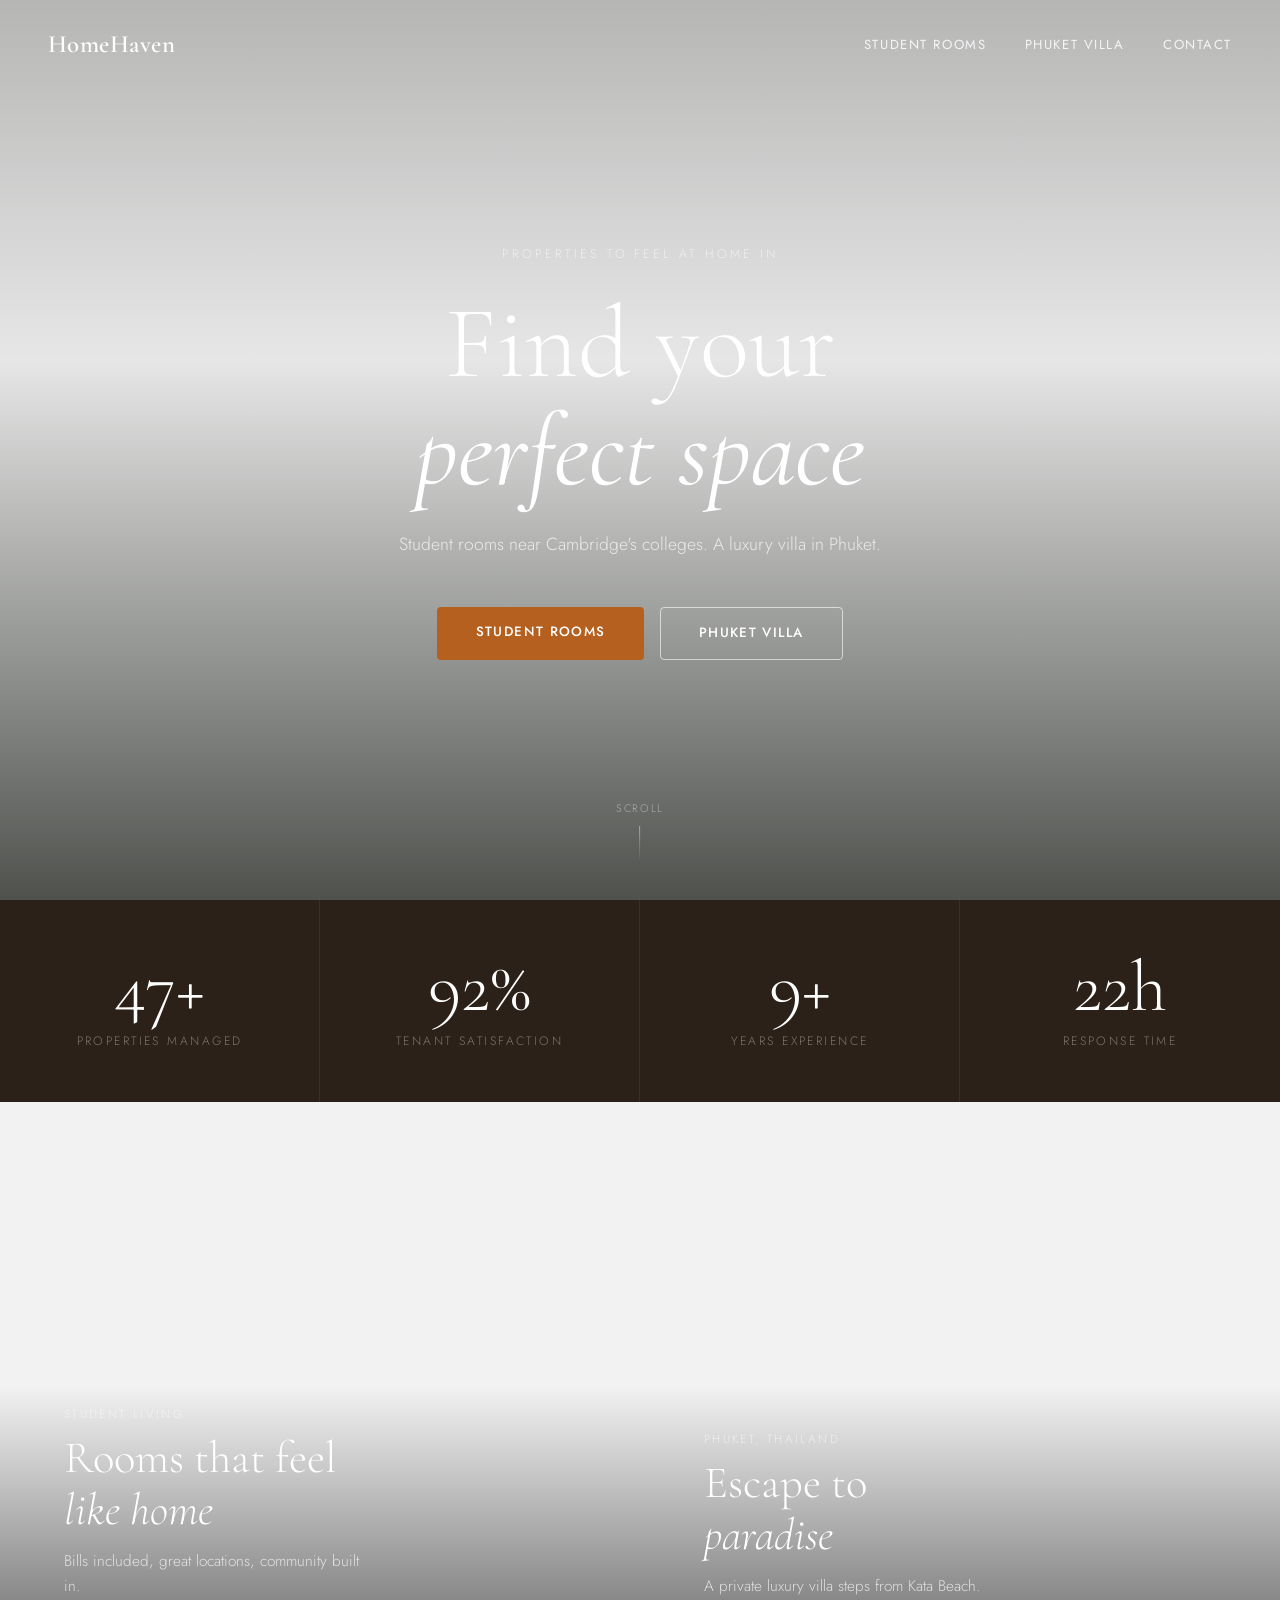
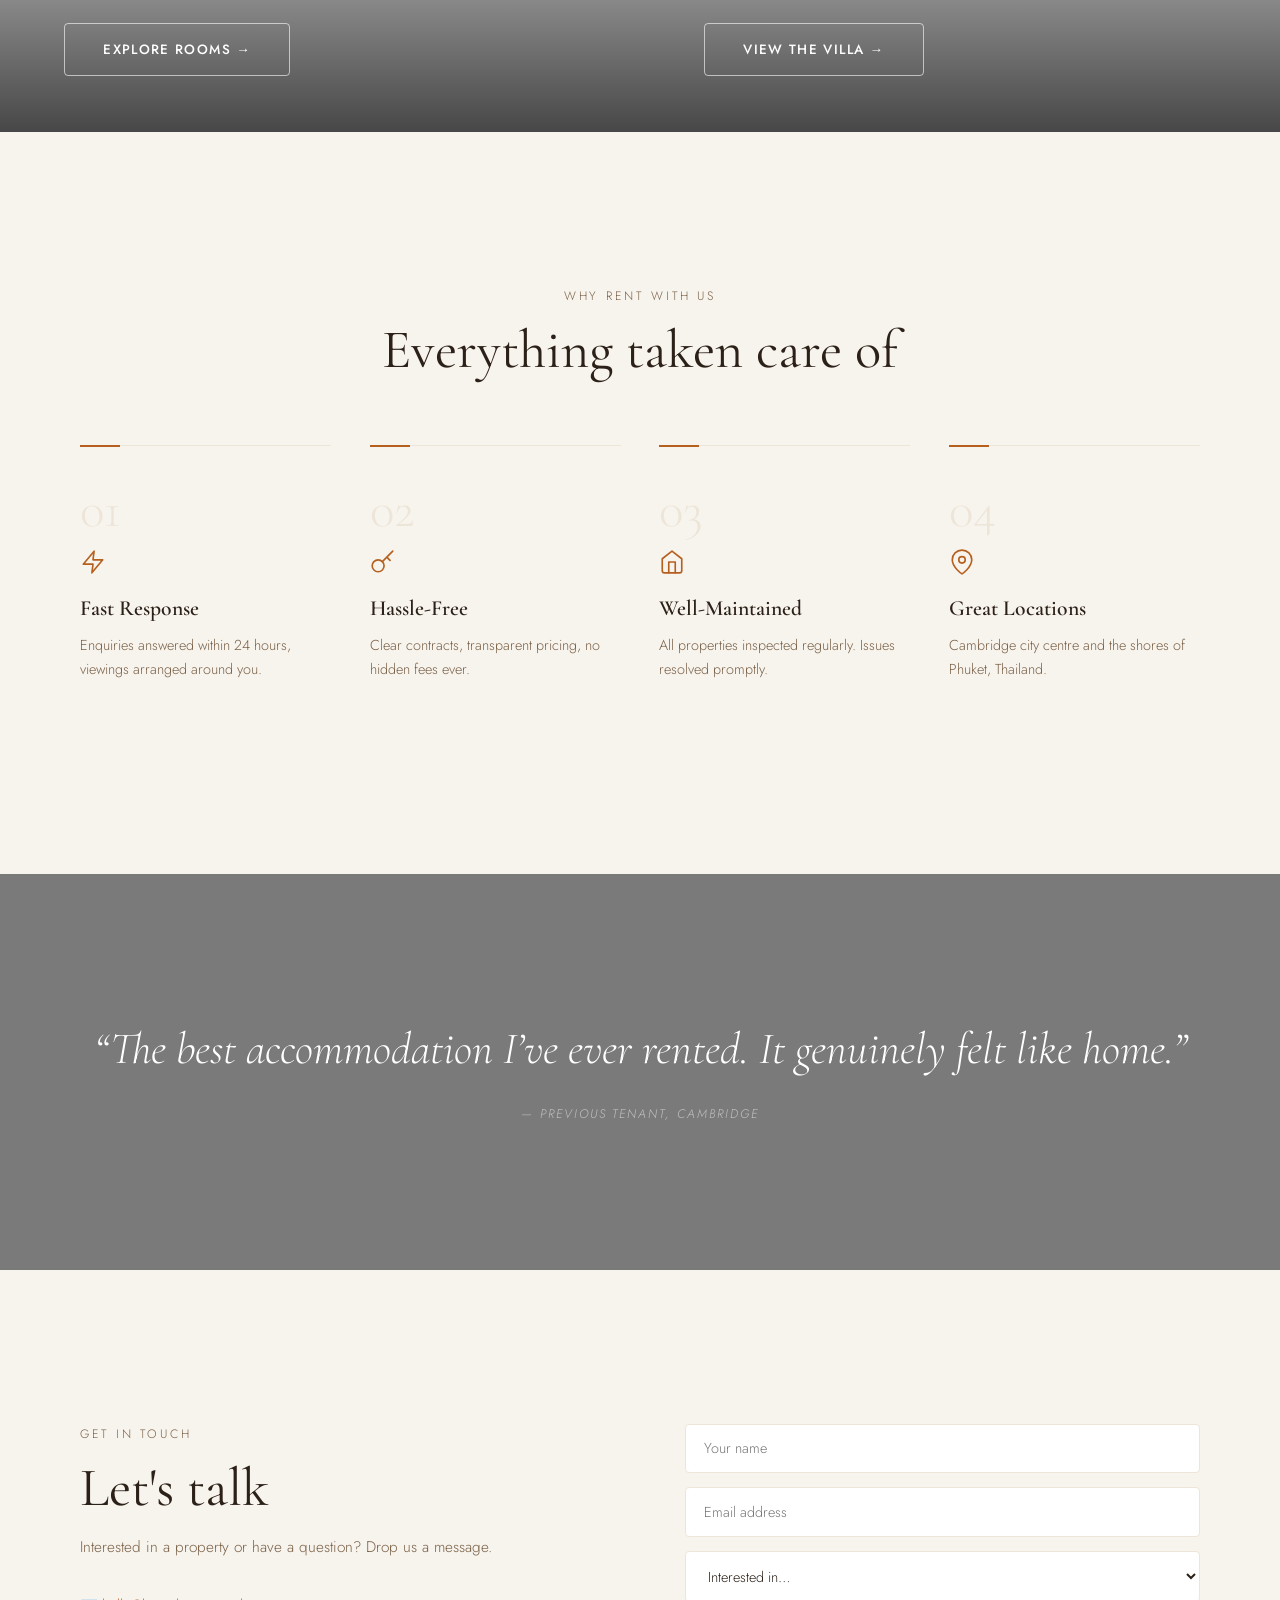
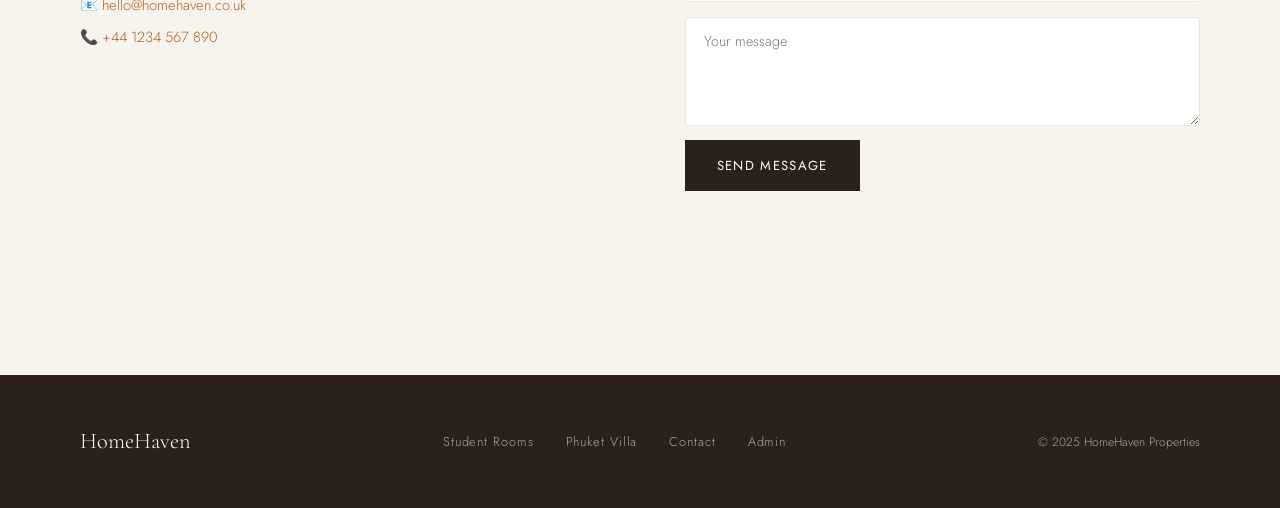
==== index.html @ 4c258aa8 "Add Site Content panel to admin: editable stats, contact, quote" ====
<!DOCTYPE html>
<html lang="en">
<head>
  <meta charset="UTF-8"/>
  <meta name="viewport" content="width=device-width, initial-scale=1.0"/>
  <title>HomeHaven Properties</title>
  <link rel="stylesheet" href="css/main.css"/>
  <link href="https://fonts.googleapis.com/css2?family=Cormorant+Garamond:ital,wght@0,300;0,400;0,600;1,300;1,400&family=Jost:wght@300;400;500&display=swap" rel="stylesheet"/>
</head>
<body>

  <nav class="main-nav" id="mainNav">
    <a href="index.html" class="nav-logo">HomeHaven</a>
    <div class="nav-links">
      <a href="student.html" class="nav-link">Student Rooms</a>
      <a href="phuket.html" class="nav-link">Phuket Villa</a>
      <a href="#contact" class="nav-link">Contact</a>
    </div>
    <button class="nav-toggle" id="navToggle" aria-label="Menu"><span></span><span></span><span></span></button>
  </nav>

  <!-- TRUE PARALLAX HERO: background is fixed, content scrolls over it -->
  <section class="parallax-hero home-hero">
    <div class="hero-content">
      <p class="hero-eyebrow">Properties to feel at home in</p>
      <h1 class="hero-title">Find your<br/><em>perfect space</em></h1>
      <p class="hero-sub">Student rooms near Cambridge's colleges. A luxury villa in Phuket.</p>
      <div class="hero-ctas">
        <a href="student.html" class="btn btn-warm">Student Rooms</a>
        <a href="phuket.html" class="btn btn-ghost">Phuket Villa</a>
      </div>
    </div>
    <div class="scroll-hint"><span>Scroll</span><div class="scroll-hint-line"></div></div>
  </section>

  <!-- STATS STRIP -->
  <div class="stats-strip">
    <div class="stats-grid">
      <div class="stat-item">
        <p class="stat-number"><span data-count="50" id="hhStat1Num">0</span>+</p>
        <p class="stat-label" id="hhStat1Label">Properties managed</p>
      </div>
      <div class="stat-item">
        <p class="stat-number"><span data-count="98" id="hhStat2Num">0</span>%</p>
        <p class="stat-label" id="hhStat2Label">Tenant satisfaction</p>
      </div>
      <div class="stat-item">
        <p class="stat-number"><span data-count="10" id="hhStat3Num">0</span>+</p>
        <p class="stat-label" id="hhStat3Label">Years experience</p>
      </div>
      <div class="stat-item">
        <p class="stat-number"><span data-count="24" id="hhStat4Num">0</span>h</p>
        <p class="stat-label" id="hhStat4Label">Response time</p>
      </div>
    </div>
  </div>

  <!-- SPLIT PANELS — each with its own fixed background -->
  <section class="split-intro">
    <a href="student.html" class="split-panel split-student">
      <div class="split-content">
        <span class="split-tag">Student Living</span>
        <h2>Rooms that feel<br/><em>like home</em></h2>
        <p>Bills included, great locations, community built in.</p>
        <span class="btn btn-ghost">Explore Rooms →</span>
      </div>
    </a>
    <a href="phuket.html" class="split-panel split-holiday">
      <div class="split-content">
        <span class="split-tag">Phuket, Thailand</span>
        <h2>Escape to<br/><em>paradise</em></h2>
        <p>A private luxury villa steps from Kata Beach.</p>
        <span class="btn btn-ghost">View the Villa →</span>
      </div>
    </a>
  </section>

  <!-- WHY US -->
  <section class="why-section">
    <div class="container">
      <div class="reveal" style="text-align:center">
        <span class="section-label">Why rent with us</span>
        <h2 class="section-title centered">Everything taken care of</h2>
      </div>
      <div class="features-grid">
        <div class="feature-card reveal reveal-delay-1">
          <span class="feature-num">01</span>
          <svg class="feature-svg" viewBox="0 0 24 24" fill="none" stroke="currentColor" stroke-width="1.5" stroke-linecap="round" stroke-linejoin="round"><polygon points="13 2 3 14 12 14 11 22 21 10 12 10 13 2"/></svg>
          <h3>Fast Response</h3>
          <p>Enquiries answered within 24 hours, viewings arranged around you.</p>
        </div>
        <div class="feature-card reveal reveal-delay-2">
          <span class="feature-num">02</span>
          <svg class="feature-svg" viewBox="0 0 24 24" fill="none" stroke="currentColor" stroke-width="1.5" stroke-linecap="round" stroke-linejoin="round"><circle cx="7.5" cy="15.5" r="5.5"/><path d="M21 2l-9.6 9.6M15.5 7.5l3 3"/></svg>
          <h3>Hassle-Free</h3>
          <p>Clear contracts, transparent pricing, no hidden fees ever.</p>
        </div>
        <div class="feature-card reveal reveal-delay-3">
          <span class="feature-num">03</span>
          <svg class="feature-svg" viewBox="0 0 24 24" fill="none" stroke="currentColor" stroke-width="1.5" stroke-linecap="round" stroke-linejoin="round"><path d="M3 9l9-7 9 7v11a2 2 0 0 1-2 2H5a2 2 0 0 1-2-2z"/><polyline points="9 22 9 12 15 12 15 22"/></svg>
          <h3>Well-Maintained</h3>
          <p>All properties inspected regularly. Issues resolved promptly.</p>
        </div>
        <div class="feature-card reveal reveal-delay-4">
          <span class="feature-num">04</span>
          <svg class="feature-svg" viewBox="0 0 24 24" fill="none" stroke="currentColor" stroke-width="1.5" stroke-linecap="round" stroke-linejoin="round"><path d="M21 10c0 7-9 13-9 13s-9-6-9-13a9 9 0 0 1 18 0z"/><circle cx="12" cy="10" r="3"/></svg>
          <h3>Great Locations</h3>
          <p>Cambridge city centre and the shores of Phuket, Thailand.</p>
        </div>
      </div>
    </div>
  </section>

  <!-- PARALLAX QUOTE BAND -->
  <div class="parallax-band student-band-parallax">
    <div class="band-inner reveal">
      <p class="band-quote" id="hhQuote">"The best accommodation I've ever rented. It genuinely felt like home."</p>
      <cite class="band-cite" id="hhCite">— Previous tenant, Cambridge</cite>
    </div>
  </div>

  <!-- CONTACT -->
  <section class="contact-section" id="contact">
    <div class="container">
      <div class="contact-grid">
        <div class="reveal">
          <span class="section-label">Get in touch</span>
          <h2 class="section-title" style="margin-bottom:1rem">Let's talk</h2>
          <p class="contact-text" style="color:var(--warm-muted);font-size:0.96rem;margin-bottom:2rem">Interested in a property or have a question? Drop us a message.</p>
          <p class="contact-detail">📧 <a href="mailto:hello@homehaven.co.uk" id="hhEmail">hello@homehaven.co.uk</a></p>
          <p class="contact-detail">📞 <a href="tel:+441234567890" id="hhPhone">+44 1234 567 890</a></p>
        </div>
        <form class="contact-form reveal reveal-delay-2" id="contactForm">
          <input type="text" placeholder="Your name" required/>
          <input type="email" placeholder="Email address" required/>
          <select>
            <option value="">Interested in…</option>
            <option>Student rooms</option>
            <option>Phuket villa</option>
            <option>General enquiry</option>
          </select>
          <textarea rows="4" placeholder="Your message"></textarea>
          <button type="submit" class="btn-submit">Send message</button>
          <p class="form-success" id="formSuccess"></p>
        </form>
      </div>
    </div>
  </section>

  <footer class="site-footer">
    <div class="container footer-inner">
      <p class="footer-logo">HomeHaven</p>
      <nav class="footer-nav">
        <a href="student.html">Student Rooms</a>
        <a href="phuket.html">Phuket Villa</a>
        <a href="#contact">Contact</a>
        <a href="admin/">Admin</a>
      </nav>
      <p class="footer-legal">© 2025 HomeHaven Properties</p>
    </div>
  </footer>

  <div class="property-modal" id="propModal">
    <div class="modal-backdrop" id="modalBackdrop"></div>
    <div class="modal-content"><button class="modal-close" id="modalClose">✕</button><div id="modalBody"></div></div>
  </div>

  <script src="js/properties.js"></script>
  <script src="js/content.js"></script>
  <script src="js/main.js"></script>
</body>
</html>
---- css/main.css ----
/* =============================================
   HOMEHAVEN — MAIN CSS v2
   True parallax: background-attachment:fixed
   Fully responsive with clamp() and fluid grids
   ============================================= */

:root {
  --warm-bg: #f7f3ed;
  --warm-mid: #ede5d8;
  --warm-dark: #2c2118;
  --warm-accent: #b5601f;
  --warm-accent-light: #e07b3a;
  --warm-text: #3d2e1e;
  --warm-muted: #7a6248;

  --modern-bg: #f0f2ee;
  --modern-dark: #0e1209;
  --modern-accent: #1e5c3a;
  --modern-accent-light: #2e8a57;
  --modern-text: #141a10;
  --modern-muted: #4e5f48;
  --modern-line: #c4c9bc;

  --white: #ffffff;
  --radius: 4px;
  --radius-lg: 14px;
  --shadow: 0 4px 28px rgba(0,0,0,0.09);
  --shadow-lg: 0 16px 56px rgba(0,0,0,0.16);
  --tr: 0.35s cubic-bezier(0.4,0,0.2,1);

  /* Fluid spacing */
  --space-xs: clamp(0.5rem, 1vw, 0.75rem);
  --space-sm: clamp(1rem, 2vw, 1.5rem);
  --space-md: clamp(2rem, 4vw, 3.5rem);
  --space-lg: clamp(4rem, 8vw, 7rem);
  --space-xl: clamp(6rem, 12vw, 10rem);
}

*, *::before, *::after { box-sizing: border-box; margin: 0; padding: 0; }
html { scroll-behavior: smooth; font-size: 16px; }
body { font-family: 'Jost', sans-serif; font-weight: 300; line-height: 1.65; -webkit-font-smoothing: antialiased; }
img { max-width: 100%; display: block; }
a { text-decoration: none; color: inherit; }
button { cursor: pointer; border: none; background: none; font-family: inherit; }

/* =============================================
   CONTAINER
   ============================================= */
.container {
  max-width: min(1240px, 95vw);
  margin: 0 auto;
  padding: 0 clamp(1rem, 4vw, 3rem);
}

/* =============================================
   NAV
   ============================================= */
.main-nav {
  position: fixed; top: 0; left: 0; right: 0;
  z-index: 100;
  display: flex; align-items: center; justify-content: space-between;
  padding: clamp(1rem, 2.5vw, 1.5rem) clamp(1.5rem, 4vw, 3rem);
  transition: background var(--tr), padding var(--tr), box-shadow var(--tr);
}

.main-nav.scrolled {
  background: rgba(255,255,255,0.97);
  backdrop-filter: blur(16px);
  padding: 0.9rem clamp(1.5rem, 4vw, 3rem);
  box-shadow: 0 1px 0 rgba(0,0,0,0.07);
}

.nav-logo {
  font-family: 'Cormorant Garamond', serif;
  font-size: clamp(1.2rem, 2.5vw, 1.55rem);
  font-weight: 600; letter-spacing: 0.02em;
  color: var(--white); transition: color var(--tr);
}
.main-nav.scrolled .nav-logo { color: var(--warm-dark); }

.nav-links { display: flex; gap: clamp(1.5rem, 3vw, 2.5rem); align-items: center; }

.nav-link {
  font-size: clamp(0.72rem, 1.1vw, 0.82rem);
  font-weight: 400; letter-spacing: 0.12em; text-transform: uppercase;
  color: rgba(255,255,255,0.85); transition: color var(--tr);
  position: relative;
}
.nav-link::after {
  content: ''; position: absolute; bottom: -3px; left: 0;
  width: 0; height: 1px; background: currentColor; transition: width var(--tr);
}
.nav-link:hover::after, .nav-link.active::after { width: 100%; }
.main-nav.scrolled .nav-link { color: var(--warm-muted); }
.main-nav.scrolled .nav-link.active { color: var(--warm-accent); }

.nav-toggle { display: none; flex-direction: column; gap: 5px; padding: 6px; z-index: 101; }
.nav-toggle span { display: block; width: 22px; height: 1.5px; background: var(--white); transition: var(--tr); }
.main-nav.scrolled .nav-toggle span { background: var(--warm-dark); }

.nav-toggle.open span:nth-child(1) { transform: rotate(45deg) translate(4px, 4px); }
.nav-toggle.open span:nth-child(2) { opacity: 0; }
.nav-toggle.open span:nth-child(3) { transform: rotate(-45deg) translate(4px, -4px); }

/* =============================================
   TRUE PARALLAX HERO
   background-attachment: fixed keeps image still;
   text (z-index:2) scrolls naturally over it
   ============================================= */

.parallax-hero {
  position: relative;
  height: 100svh; min-height: 560px;
  display: flex; align-items: center; justify-content: center;
  overflow: hidden;
}

/* The fixed background — image stays put as page scrolls */
.parallax-hero::before {
  content: '';
  position: absolute; inset: 0;
  background-attachment: fixed;
  background-size: cover;
  background-position: center 30%;
  z-index: 0;
}

/* Darkening overlay */
.parallax-hero::after {
  content: '';
  position: absolute; inset: 0;
  z-index: 1;
}

/* Text content scrolls over the fixed image */
.parallax-hero .hero-content {
  position: relative;
  z-index: 2;
  color: var(--white);
  text-align: center;
  padding: 0 clamp(1rem, 5vw, 3rem);
  max-width: min(820px, 95vw);
  animation: heroUp 1.2s cubic-bezier(0.22,1,0.36,1) forwards;
}

@keyframes heroUp {
  from { opacity: 0; transform: translateY(36px); }
  to   { opacity: 1; transform: translateY(0); }
}

/* Homepage hero */
.home-hero::before {
  background-image: url('https://images.unsplash.com/photo-1600596542815-ffad4c1539a9?w=2000&q=85');
  background-position: center 40%;
}
.home-hero::after {
  background: linear-gradient(to bottom, rgba(10,14,8,0.3) 0%, rgba(10,14,8,0.1) 40%, rgba(10,14,8,0.72) 100%);
}

/* Student hero */
.student-hero::before {
  background-image: url('https://images.unsplash.com/photo-1555854877-bab0e564b8d5?w=1800&q=80');
  background-position: center 40%;
}
.student-hero::after {
  background: linear-gradient(110deg, rgba(44,33,24,0.76) 0%, rgba(44,33,24,0.15) 65%);
}
.student-hero .hero-content { text-align: left; margin: 0 0 0 5vw; max-width: 620px; }

/* Phuket hero */
.phuket-hero::before {
  background-image: url('https://res.cloudinary.com/dgioaobur/image/upload/v1776644175/Avatar_background_h1lvop.png');
  background-position: center 55%;
}
.phuket-hero::after {
  background: linear-gradient(to bottom, rgba(14,18,9,0.45) 0%, rgba(14,18,9,0.25) 45%, rgba(14,18,9,0.6) 100%);
}

/* Section parallax (mid-page) */
.parallax-band {
  position: relative;
  padding: clamp(5rem, 12vw, 9rem) 0;
  overflow: hidden;
}
.parallax-band::before {
  content: '';
  position: absolute; inset: 0;
  background-attachment: fixed;
  background-size: cover;
  background-position: center;
  z-index: 0;
}
.parallax-band::after {
  content: '';
  position: absolute; inset: 0;
  background: rgba(0,0,0,0.52);
  z-index: 1;
}
.parallax-band .band-inner {
  position: relative; z-index: 2;
  color: var(--white); text-align: center;
  padding: 0 clamp(1rem, 5vw, 3rem);
}

.student-band-parallax::before {
  background-image: url('https://images.unsplash.com/photo-1541339907198-e08756dedf3f?w=1600&q=80');
}
.phuket-band-parallax::before {
  background-image: url('https://images.unsplash.com/photo-1507525428034-b723cf961d3e?w=1600&q=80');
}

/* =============================================
   HERO TYPOGRAPHY
   ============================================= */
.hero-eyebrow {
  display: inline-block;
  font-size: clamp(0.68rem, 1.2vw, 0.78rem);
  letter-spacing: 0.24em; text-transform: uppercase;
  color: rgba(255,255,255,0.6);
  margin-bottom: clamp(1rem, 2vw, 1.5rem);
}

.hero-title {
  font-family: 'Cormorant Garamond', serif;
  font-size: clamp(3rem, 8vw, 6.5rem);
  font-weight: 300; line-height: 1.06;
  margin-bottom: clamp(1rem, 2vw, 1.5rem);
}
.hero-title em { font-style: italic; font-weight: 400; }

.hero-sub {
  font-size: clamp(0.95rem, 1.8vw, 1.1rem);
  color: rgba(255,255,255,0.72);
  max-width: 520px; margin: 0 auto clamp(2rem, 4vw, 3rem);
  font-weight: 300;
}
.student-hero .hero-sub { margin-left: 0; }

.hero-ctas { display: flex; gap: 1rem; justify-content: center; flex-wrap: wrap; }
.student-hero .hero-ctas { justify-content: flex-start; }

.scroll-hint {
  position: absolute; bottom: clamp(1.5rem, 3vw, 2.5rem); left: 50%;
  transform: translateX(-50%);
  z-index: 2; color: rgba(255,255,255,0.45);
  display: flex; flex-direction: column; align-items: center; gap: 0.5rem;
  font-size: 0.68rem; letter-spacing: 0.15em; text-transform: uppercase;
  animation: scrollPulse 2.2s ease-in-out infinite;
}
.scroll-hint-line { width: 1px; height: 36px; background: linear-gradient(to bottom, rgba(255,255,255,0.45), transparent); }
@keyframes scrollPulse {
  0%,100% { transform: translateX(-50%) translateY(0); opacity: 0.6; }
  50%      { transform: translateX(-50%) translateY(7px); opacity: 1; }
}

/* =============================================
   BUTTONS
   ============================================= */
.btn {
  display: inline-block;
  padding: clamp(0.7rem, 1.5vw, 0.9rem) clamp(1.5rem, 3vw, 2.4rem);
  font-family: 'Jost', sans-serif;
  font-size: clamp(0.74rem, 1.2vw, 0.84rem);
  font-weight: 500; letter-spacing: 0.1em; text-transform: uppercase;
  transition: all var(--tr); border-radius: var(--radius);
  white-space: nowrap;
}
.btn-warm  { background: var(--warm-accent); color: #fff; }
.btn-warm:hover  { background: var(--warm-accent-light); transform: translateY(-2px); box-shadow: 0 8px 24px rgba(181,96,31,0.35); }
.btn-modern { background: var(--modern-accent); color: #fff; }
.btn-modern:hover { background: var(--modern-accent-light); transform: translateY(-2px); box-shadow: 0 8px 28px rgba(30,92,58,0.35); }
.btn-ghost  { border: 1.5px solid rgba(255,255,255,0.6); color: #fff; }
.btn-ghost:hover { border-color: #fff; background: rgba(255,255,255,0.12); }
.btn-dark   { background: var(--warm-dark); color: #fff; }
.btn-dark:hover { background: var(--warm-accent); transform: translateY(-2px); }
.btn-lg { padding: clamp(0.9rem, 2vw, 1.15rem) clamp(2rem, 4vw, 3rem); font-size: clamp(0.8rem, 1.4vw, 0.92rem); }

/* =============================================
   SECTION TITLES
   ============================================= */
.section-label {
  display: block;
  font-size: clamp(0.68rem, 1.1vw, 0.76rem);
  letter-spacing: 0.24em; text-transform: uppercase;
  color: var(--warm-muted);
  margin-bottom: 0.8rem;
}
.section-title {
  font-family: 'Cormorant Garamond', serif;
  font-size: clamp(2rem, 5vw, 3.4rem);
  font-weight: 400; line-height: 1.15;
  color: var(--warm-dark);
  margin-bottom: clamp(2.5rem, 5vw, 4rem);
}
.section-title.centered { text-align: center; }
.section-title em { font-style: italic; }

/* =============================================
   HOMEPAGE SPLIT
   ============================================= */
.split-intro {
  display: grid;
  grid-template-columns: 1fr 1fr;
  min-height: clamp(400px, 70vh, 700px);
}

.split-panel {
  position: relative; overflow: hidden;
  display: flex; align-items: flex-end; padding: clamp(2rem, 5vw, 4rem);
  cursor: pointer;
}

/* Fixed background per panel */
.split-panel::before {
  content: '';
  position: absolute; inset: 0;
  background-attachment: fixed;
  background-size: cover;
  background-position: center;
  transition: transform 0.6s ease;
  z-index: 0;
}
.split-panel::after {
  content: ''; position: absolute; inset: 0;
  background: linear-gradient(to top, rgba(0,0,0,0.72) 0%, rgba(0,0,0,0.05) 55%);
  z-index: 1;
  transition: opacity var(--tr);
}
.split-panel:hover::after { opacity: 0.8; }

.split-student::before { background-image: url('https://images.unsplash.com/photo-1522708323590-d24dbb6b0267?w=1400&q=80'); }
.split-holiday::before { background-image: url('https://images.unsplash.com/photo-1552465011-b4e21bf6e79a?w=1200&q=80'); }

.split-content {
  position: relative; z-index: 2; color: #fff;
  transform: translateY(8px); transition: transform var(--tr);
}
.split-panel:hover .split-content { transform: translateY(0); }

.split-tag {
  display: block;
  font-size: clamp(0.68rem, 1vw, 0.74rem);
  letter-spacing: 0.2em; text-transform: uppercase;
  color: rgba(255,255,255,0.58); margin-bottom: 0.6rem;
}
.split-content h2 {
  font-family: 'Cormorant Garamond', serif;
  font-size: clamp(1.8rem, 3.5vw, 2.8rem);
  font-weight: 300; line-height: 1.15; margin-bottom: 0.8rem;
}
.split-content h2 em { font-style: italic; }
.split-content p { color: rgba(255,255,255,0.72); font-size: clamp(0.85rem, 1.3vw, 0.96rem); max-width: 300px; margin-bottom: 1.5rem; }

/* =============================================
   STATS STRIP
   ============================================= */
.stats-strip {
  background: var(--warm-dark);
}
.stats-grid {
  display: grid;
  grid-template-columns: repeat(4, 1fr);
}
.stat-item {
  display: flex; flex-direction: column; align-items: center; text-align: center;
  padding: clamp(2rem, 4vw, 3.5rem) clamp(1rem, 2vw, 2rem);
  border-right: 1px solid rgba(255,255,255,0.07);
}
.stat-item:last-child { border-right: none; }
.stat-number {
  font-family: 'Cormorant Garamond', serif;
  font-size: clamp(3rem, 6vw, 4.5rem);
  font-weight: 300; line-height: 1;
  color: #fff; margin-bottom: 0.5rem;
}
.stat-label {
  font-size: clamp(0.68rem, 1vw, 0.76rem);
  letter-spacing: 0.2em; text-transform: uppercase;
  color: rgba(255,255,255,0.38);
}

/* =============================================
   FEATURES GRID
   ============================================= */
.why-section { padding: var(--space-xl) 0; background: var(--warm-bg); }

.features-grid {
  display: grid;
  grid-template-columns: repeat(4, 1fr);
  gap: 0 clamp(1.5rem, 3vw, 3rem);
}

.feature-card {
  background: transparent; border-radius: 0; box-shadow: none;
  padding: clamp(2rem, 3vw, 2.5rem) 0;
  text-align: left;
  border-top: 1px solid var(--warm-mid);
  position: relative;
  transition: none;
}
.feature-card::before {
  content: '';
  position: absolute; top: -1px; left: 0;
  width: 2.5rem; height: 2px;
  background: var(--warm-accent);
  transition: width 0.5s cubic-bezier(0.4,0,0.2,1);
}
.feature-card:hover::before { width: 100%; }
.feature-num {
  display: block;
  font-family: 'Cormorant Garamond', serif;
  font-size: clamp(2.5rem, 4vw, 3.5rem);
  font-weight: 300; line-height: 1;
  color: var(--warm-mid);
  margin-bottom: 0.8rem;
}
.feature-svg {
  width: 26px; height: 26px;
  color: var(--warm-accent);
  margin-bottom: 1rem; display: block;
}
.feature-card h3 { font-family: 'Cormorant Garamond', serif; font-size: clamp(1.1rem, 1.8vw, 1.35rem); font-weight: 600; color: var(--warm-dark); margin-bottom: 0.5rem; }
.feature-card p { color: var(--warm-muted); font-size: clamp(0.82rem, 1.2vw, 0.9rem); }

/* =============================================
   PROPERTY CARDS
   ============================================= */
.properties-grid {
  display: grid;
  grid-template-columns: repeat(auto-fill, minmax(min(100%, 300px), 1fr));
  gap: clamp(1rem, 2.5vw, 2rem);
}

.property-card {
  border-radius: var(--radius-lg); overflow: hidden; cursor: pointer;
  background: #fff; box-shadow: var(--shadow);
  transition: transform var(--tr), box-shadow var(--tr);
}
.property-card:hover { transform: translateY(-8px); box-shadow: var(--shadow-lg); }

.card-image { position: relative; width: 100%; aspect-ratio: 16/10; overflow: hidden; background: var(--warm-mid); }
.card-image img { width: 100%; height: 100%; object-fit: cover; transition: transform 0.65s ease; }
.property-card:hover .card-image img { transform: scale(1.07); }

.card-badge { position: absolute; top: 0.9rem; right: 0.9rem; padding: 0.28rem 0.75rem; border-radius: 20px; font-size: 0.7rem; font-weight: 500; letter-spacing: 0.07em; text-transform: uppercase; }
.badge-available { background: #2d7d46; color: #fff; }
.badge-let        { background: #c0392b; color: #fff; }
.badge-unavailable{ background: #888; color: #fff; }

.card-body { padding: clamp(1rem, 2.5vw, 1.5rem); }
.card-tag { font-size: 0.72rem; letter-spacing: 0.14em; text-transform: uppercase; color: var(--warm-muted); margin-bottom: 0.35rem; }
.card-title { font-family: 'Cormorant Garamond', serif; font-size: clamp(1.1rem, 2vw, 1.35rem); font-weight: 600; color: var(--warm-dark); margin-bottom: 0.3rem; }
.card-location { font-size: 0.84rem; color: var(--warm-muted); margin-bottom: 0.8rem; }
.card-meta { display: flex; gap: 1rem; font-size: 0.8rem; color: var(--warm-muted); margin-bottom: 0.8rem; }
.card-price { font-size: 1.05rem; font-weight: 500; color: var(--warm-accent); }

.no-properties { text-align: center; padding: clamp(3rem, 8vw, 6rem) 2rem; color: var(--warm-muted); }
.no-properties .empty-icon { font-size: 3rem; margin-bottom: 1rem; }
.no-properties h3 { font-family: 'Cormorant Garamond', serif; font-size: 1.8rem; color: var(--warm-dark); margin-bottom: 0.4rem; }

/* =============================================
   PARALLAX QUOTE / BAND CONTENT
   ============================================= */
.band-quote {
  font-family: 'Cormorant Garamond', serif;
  font-size: clamp(1.5rem, 4vw, 2.8rem);
  font-style: italic; font-weight: 300; line-height: 1.4;
  margin-bottom: 1.2rem; color: #fff;
}
.band-cite { font-size: 0.78rem; letter-spacing: 0.16em; text-transform: uppercase; color: rgba(255,255,255,0.52); }

/* =============================================
   LISTINGS SECTION HEADER + FILTERS
   ============================================= */
.listings-section { padding: var(--space-lg) 0 var(--space-xl); }

.listings-header {
  display: flex; align-items: flex-end; justify-content: space-between;
  flex-wrap: wrap; gap: 1.5rem;
  margin-bottom: clamp(2rem, 4vw, 3rem);
}
.listings-header .section-title { margin-bottom: 0; }

.filter-bar { display: flex; gap: 0.5rem; flex-wrap: wrap; }
.filter-btn {
  padding: 0.45rem 1.1rem;
  border: 1.5px solid var(--warm-mid); border-radius: 24px;
  font-size: 0.76rem; font-weight: 400; letter-spacing: 0.07em;
  color: var(--warm-muted); background: transparent; transition: all var(--tr);
  font-family: 'Jost', sans-serif;
}
.filter-btn:hover, .filter-btn.active { background: var(--warm-accent); border-color: var(--warm-accent); color: #fff; }

/* Modern filter overrides */
.modern-filter.filter-btn:hover,
.modern-filter.filter-btn.active { background: var(--modern-accent); border-color: var(--modern-accent); }

/* =============================================
   MODAL
   ============================================= */
.property-modal {
  position: fixed; inset: 0; z-index: 200;
  display: flex; align-items: center; justify-content: center;
  opacity: 0; pointer-events: none; transition: opacity var(--tr);
  padding: clamp(1rem, 3vw, 2rem);
}
.property-modal.open { opacity: 1; pointer-events: all; }

.modal-backdrop { position: absolute; inset: 0; background: rgba(0,0,0,0.62); backdrop-filter: blur(5px); }

.modal-content {
  position: relative; z-index: 1; background: #fff;
  border-radius: var(--radius-lg);
  width: 100%; max-width: min(860px, 96vw);
  max-height: 92vh; overflow-y: auto;
  padding: clamp(1.5rem, 4vw, 3rem);
  transform: translateY(28px); transition: transform var(--tr);
}
.property-modal.open .modal-content { transform: translateY(0); }

.modal-close {
  position: absolute; top: 1.1rem; right: 1.3rem;
  width: 34px; height: 34px; border-radius: 50%;
  display: flex; align-items: center; justify-content: center;
  font-size: 1rem; color: var(--warm-muted); transition: background var(--tr);
}
.modal-close:hover { background: var(--warm-mid); }

.modal-gallery {
  display: grid; grid-template-columns: 2fr 1fr;
  gap: 0.4rem; border-radius: var(--radius); overflow: hidden; margin-bottom: 2rem;
}
.modal-main-img { aspect-ratio: 16/10; overflow: hidden; }
.modal-main-img img { width: 100%; height: 100%; object-fit: cover; }
.modal-thumbs { display: flex; flex-direction: column; gap: 0.4rem; }
.modal-thumbs img { flex: 1; width: 100%; min-height: 0; object-fit: cover; }
.modal-no-photo { aspect-ratio: 16/9; background: var(--warm-mid); display: flex; align-items: center; justify-content: center; font-size: 3rem; border-radius: var(--radius); margin-bottom: 2rem; }

.modal-body-grid { display: grid; grid-template-columns: 1fr 1fr; gap: clamp(1.5rem, 3vw, 2.5rem); }

.modal-title { font-family: 'Cormorant Garamond', serif; font-size: clamp(1.6rem, 3vw, 2.2rem); font-weight: 400; color: var(--warm-dark); margin-bottom: 0.35rem; grid-column: 1/-1; }
.modal-location { font-size: 0.88rem; color: var(--warm-muted); margin-bottom: 0.5rem; }
.modal-price { font-size: 1.35rem; font-weight: 500; color: var(--warm-accent); margin-bottom: clamp(1rem, 2vw, 1.5rem); }
.modal-desc { font-size: clamp(0.88rem, 1.3vw, 0.96rem); color: var(--warm-text); line-height: 1.75; }

.modal-meta-row { display: flex; gap: 1.5rem; font-size: 0.85rem; color: var(--warm-muted); margin-top: 1rem; }

.modal-features-title { font-size: 0.74rem; letter-spacing: 0.14em; text-transform: uppercase; color: var(--warm-muted); margin-bottom: 0.8rem; }
.modal-features { list-style: none; display: flex; flex-direction: column; gap: 0.45rem; }
.modal-features li { font-size: clamp(0.84rem, 1.2vw, 0.92rem); color: var(--warm-text); display: flex; align-items: flex-start; gap: 0.5rem; }
.modal-features li::before { content: '✓'; color: var(--warm-accent); font-weight: 700; flex-shrink: 0; margin-top: 2px; }

.modal-cta-row { grid-column: 1/-1; display: flex; gap: 1rem; margin-top: 1.5rem; flex-wrap: wrap; }

/* =============================================
   CONTACT SECTION
   ============================================= */
.contact-section { padding: var(--space-xl) 0; background: var(--warm-bg); }
.contact-grid { display: grid; grid-template-columns: 1fr 1fr; gap: clamp(3rem, 7vw, 6rem); align-items: start; }

.contact-text h2 { font-family: 'Cormorant Garamond', serif; font-size: clamp(1.8rem, 4vw, 2.6rem); font-weight: 400; color: var(--warm-dark); margin-bottom: 1rem; }
.contact-text p { color: var(--warm-muted); font-size: clamp(0.88rem, 1.3vw, 0.96rem); margin-bottom: 2rem; }
.contact-detail { font-size: 0.92rem; margin-bottom: 0.5rem; }
.contact-detail a { color: var(--warm-accent); }

.contact-form { display: flex; flex-direction: column; gap: 0.9rem; }
.contact-form input,
.contact-form select,
.contact-form textarea {
  font-family: 'Jost', sans-serif; font-size: 0.9rem; font-weight: 300;
  border: 1.5px solid var(--warm-mid); border-radius: var(--radius);
  padding: 0.85rem 1.15rem; background: #fff; color: var(--warm-dark);
  transition: border-color var(--tr); outline: none; width: 100%;
}
.contact-form input:focus,
.contact-form select:focus,
.contact-form textarea:focus { border-color: var(--warm-accent); }
.btn-submit { background: var(--warm-dark); color: #fff; padding: 1rem 2rem; align-self: flex-start; font-size: 0.82rem; letter-spacing: 0.1em; text-transform: uppercase; }
.btn-submit:hover { background: var(--warm-accent); }
.form-success { font-size: 0.85rem; color: var(--warm-accent); min-height: 1.2em; }

/* =============================================
   FOOTER
   ============================================= */
.site-footer { background: var(--warm-dark); color: rgba(255,255,255,0.6); padding: clamp(2rem, 4vw, 3rem) 0; }
.footer-inner { display: flex; align-items: center; justify-content: space-between; flex-wrap: wrap; gap: 1.5rem; }
.footer-logo { font-family: 'Cormorant Garamond', serif; font-size: 1.4rem; color: #fff; }
.footer-nav { display: flex; gap: clamp(1rem, 3vw, 2rem); flex-wrap: wrap; }
.footer-nav a { font-size: 0.8rem; letter-spacing: 0.07em; transition: color var(--tr); }
.footer-nav a:hover { color: #fff; }
.footer-legal { font-size: 0.76rem; }

/* =============================================
   REVEAL ANIMATIONS
   ============================================= */
.reveal { opacity: 0; transform: translateY(28px); transition: opacity 0.8s cubic-bezier(0.22,1,0.36,1), transform 0.8s cubic-bezier(0.22,1,0.36,1); }
.reveal.in { opacity: 1; transform: none; }
.reveal-delay-1 { transition-delay: 0.1s; }
.reveal-delay-2 { transition-delay: 0.2s; }
.reveal-delay-3 { transition-delay: 0.3s; }
.reveal-delay-4 { transition-delay: 0.4s; }

/* =============================================
   RESPONSIVE — mobile-first breakpoints
   ============================================= */
@media (max-width: 768px) {
  /* Nav */
  .nav-links { display: none; }
  .nav-toggle { display: flex; }
  .nav-links.open {
    display: flex; flex-direction: column;
    position: fixed; top: 0; left: 0; right: 0; bottom: 0;
    background: rgba(44,33,24,0.98); backdrop-filter: blur(12px);
    padding: 6rem 2.5rem 3rem; gap: 1.5rem;
    justify-content: flex-start;
  }
  .nav-links.open .nav-link {
    font-size: 1.4rem; letter-spacing: 0.06em;
    color: rgba(255,255,255,0.85);
  }

  /* Split */
  .split-intro { grid-template-columns: 1fr; }
  .split-panel { min-height: 50vw; }
  /* Disable fixed-attachment parallax on mobile (iOS doesn't support it) */
  .split-panel::before, .parallax-hero::before, .parallax-band::before {
    background-attachment: scroll;
  }

  /* Stats + Features */
  .stats-grid { grid-template-columns: 1fr 1fr; }
  .stat-item:nth-child(2) { border-right: none; }
  .stat-item:nth-child(n+3) { border-top: 1px solid rgba(255,255,255,0.07); }
  .features-grid { grid-template-columns: 1fr 1fr; gap: 0 clamp(1rem, 3vw, 2rem); }
  .feature-card { border-top: 1px solid var(--warm-mid); }

  /* Grids */
  .contact-grid { grid-template-columns: 1fr; gap: 3rem; }
  .modal-body-grid { grid-template-columns: 1fr; }
  .modal-gallery { grid-template-columns: 1fr; }
  .modal-thumbs { flex-direction: row; }
  .modal-thumbs img { height: 90px; width: auto; flex: 1; }

  /* Footer */
  .footer-inner { flex-direction: column; text-align: center; }
  .footer-nav { justify-content: center; }

  /* Listings header */
  .listings-header { flex-direction: column; align-items: flex-start; }

  /* Student hero left-aligned → centred on mobile */
  .student-hero .hero-content { text-align: center; margin: 0; max-width: 100%; padding: 0 1.5rem; }
  .student-hero .hero-ctas { justify-content: center; }
  .student-hero .hero-sub { margin: 0 auto clamp(2rem, 4vw, 3rem); }
}

@media (max-width: 480px) {
  .hero-ctas { flex-direction: column; align-items: center; }
  .modal-content { padding: 1.5rem 1.2rem; }
  .modal-cta-row { flex-direction: column; }
}

@media (max-width: 480px) {
  .stats-grid { grid-template-columns: 1fr 1fr; }
  .features-grid { grid-template-columns: 1fr; }
}

/* Tablet tweaks */
@media (min-width: 769px) and (max-width: 1024px) {
  .features-grid { grid-template-columns: repeat(2, 1fr); gap: 0 clamp(1rem, 3vw, 2rem); }
}
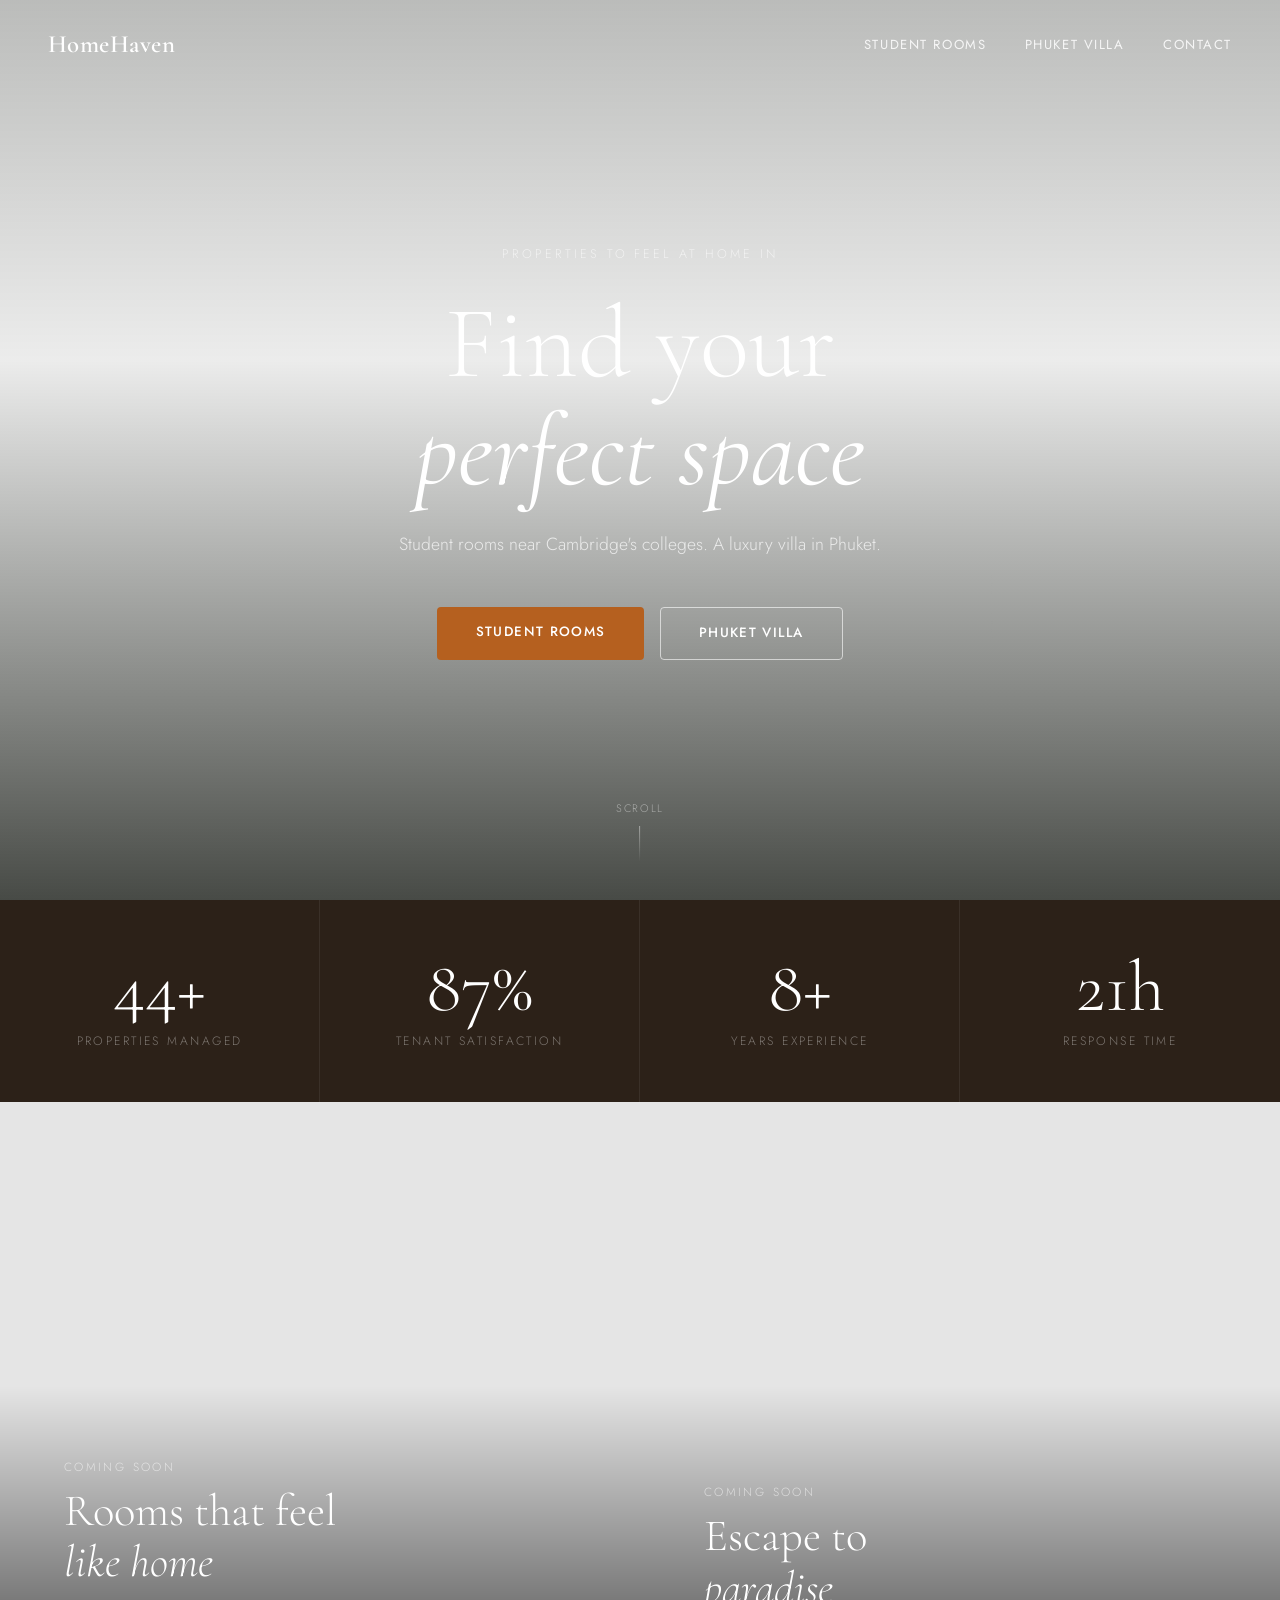
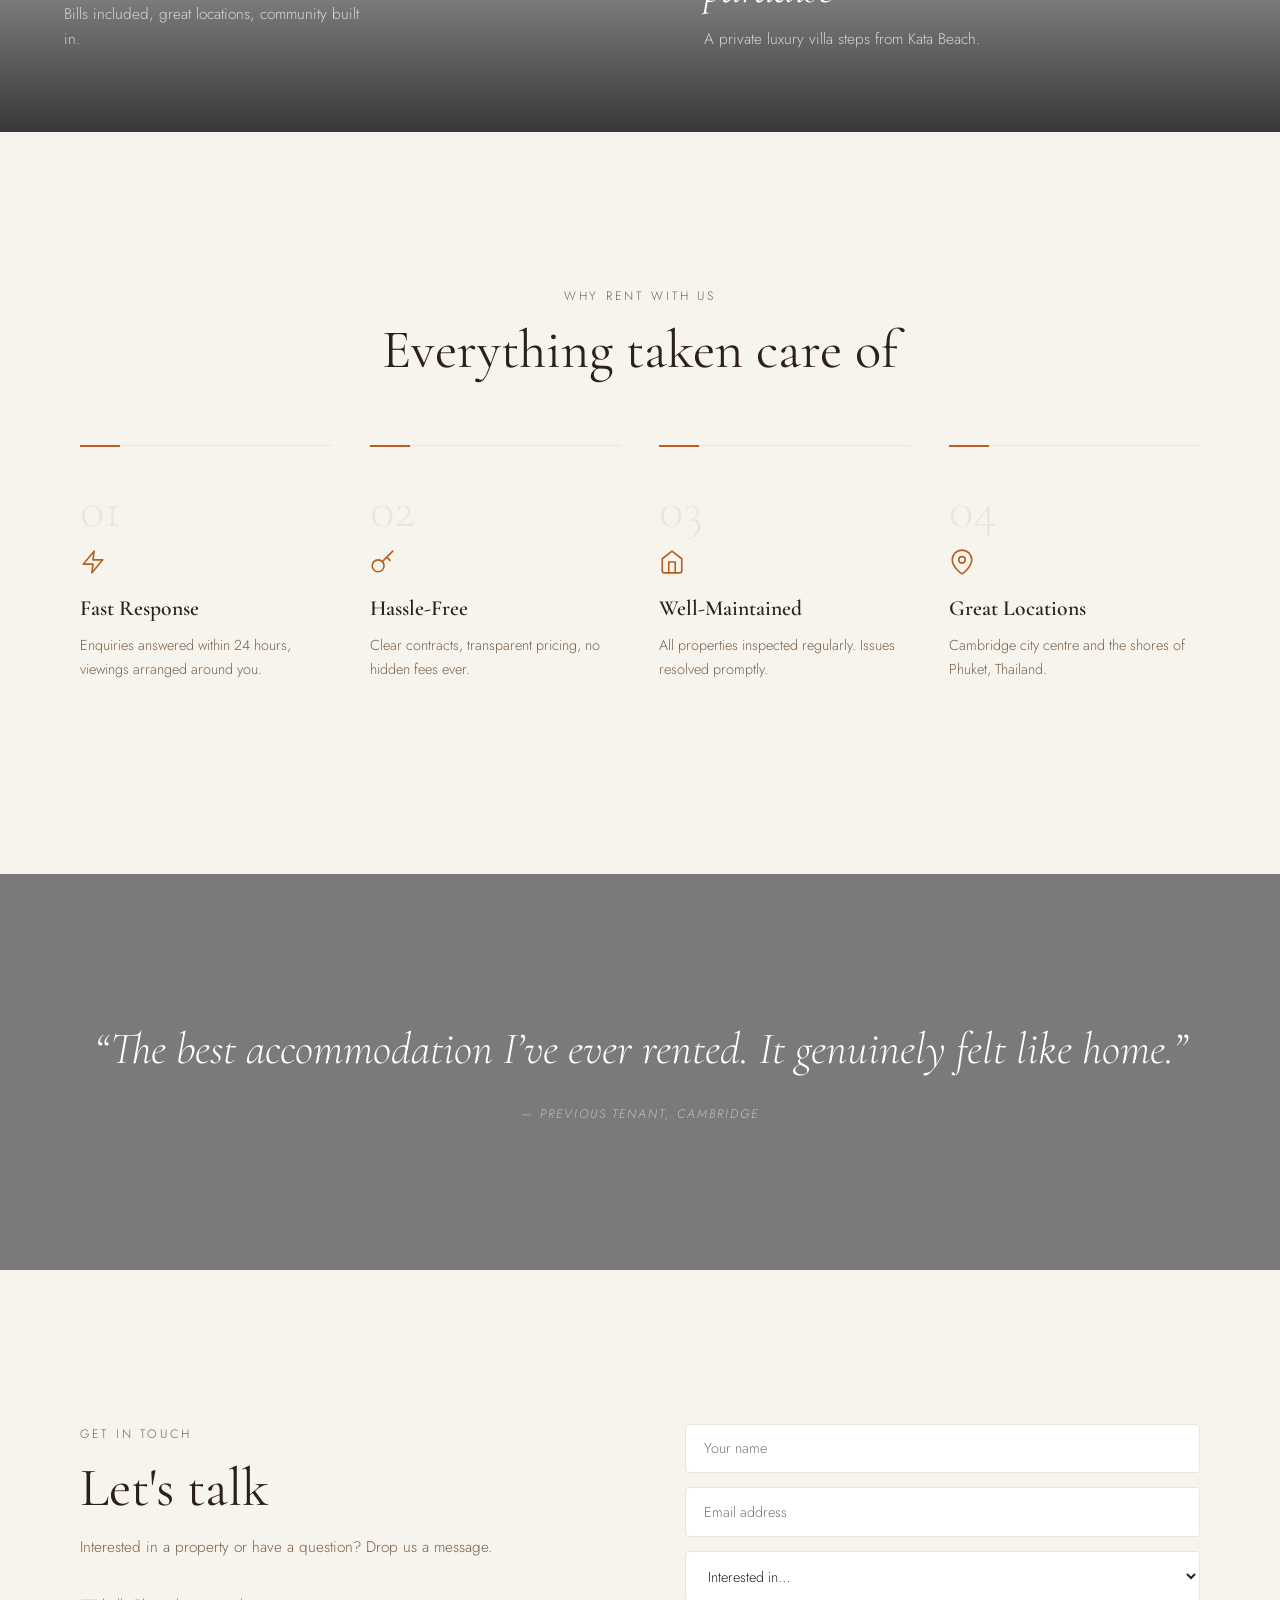
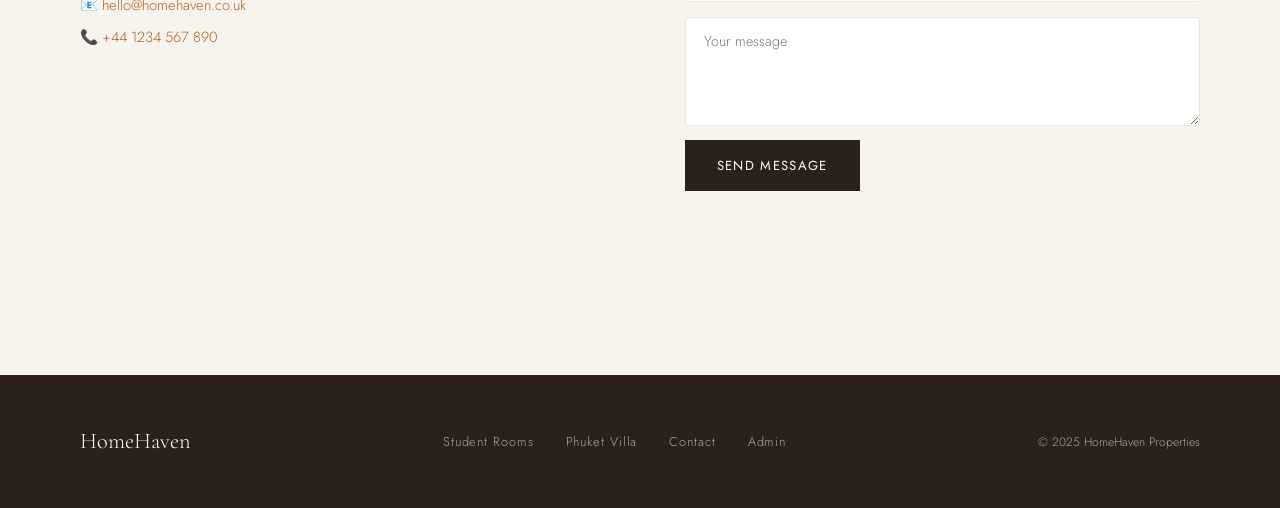
==== commit 16790857: "Quote bank cycling, mouse+scroll parallax, split panel visibility, deco elements" ====
--- a/index.html
+++ b/index.html
@@ -21,6 +21,13 @@
 
   <!-- TRUE PARALLAX HERO: background is fixed, content scrolls over it -->
   <section class="parallax-hero home-hero">
+    <div class="hero-deco" aria-hidden="true">
+      <span class="deco-line dl-1" data-depth="0.25"></span>
+      <span class="deco-line dl-2" data-depth="0.4"></span>
+      <span class="deco-line dl-3" data-depth="0.15"></span>
+      <span class="deco-orb do-1" data-depth="0.2"></span>
+      <span class="deco-orb do-2" data-depth="0.35"></span>
+    </div>
     <div class="hero-content">
       <p class="hero-eyebrow">Properties to feel at home in</p>
       <h1 class="hero-title">Find your<br/><em>perfect space</em></h1>
--- a/css/main.css
+++ b/css/main.css
@@ -148,14 +148,36 @@
   to   { opacity: 1; transform: translateY(0); }
 }
 
-/* Homepage hero */
+/* Homepage hero — JS drives parallax via CSS vars */
 .home-hero::before {
   background-image: url('https://images.unsplash.com/photo-1600596542815-ffad4c1539a9?w=2000&q=85');
   background-position: center 40%;
+  background-attachment: scroll;
+  transform: translate(var(--hero-tx, 0px), var(--hero-ty, 0px)) scale(1.14);
+  transition: none;
+  will-change: transform;
 }
 .home-hero::after {
-  background: linear-gradient(to bottom, rgba(10,14,8,0.3) 0%, rgba(10,14,8,0.1) 40%, rgba(10,14,8,0.72) 100%);
-}
+  background: linear-gradient(to bottom, rgba(10,14,8,0.28) 0%, rgba(10,14,8,0.08) 40%, rgba(10,14,8,0.75) 100%);
+}
+
+/* Hero deco floating elements */
+.hero-deco { position: absolute; inset: 0; z-index: 1; pointer-events: none; overflow: hidden; }
+.deco-line {
+  position: absolute; width: 1px;
+  background: linear-gradient(to bottom, transparent, rgba(255,255,255,0.22), transparent);
+  will-change: transform;
+}
+.deco-orb {
+  position: absolute; border-radius: 50%;
+  border: 1px solid rgba(255,255,255,0.1);
+  will-change: transform;
+}
+.dl-1 { height: clamp(80px,14vh,130px); left: 18%; top: 20%; }
+.dl-2 { height: clamp(50px,9vh,90px); right: 23%; bottom: 30%; }
+.dl-3 { height: clamp(35px,7vh,65px); left: 52%; top: 62%; opacity: 0.5; }
+.do-1 { width: 80px; height: 80px; right: 16%; top: 24%; }
+.do-2 { width: 38px; height: 38px; left: 27%; bottom: 27%; opacity: 0.55; }
 
 /* Student hero */
 .student-hero::before {
@@ -322,11 +344,13 @@
 }
 .split-panel::after {
   content: ''; position: absolute; inset: 0;
-  background: linear-gradient(to top, rgba(0,0,0,0.72) 0%, rgba(0,0,0,0.05) 55%);
+  background: linear-gradient(to top, rgba(0,0,0,0.78) 0%, rgba(0,0,0,0.1) 55%);
   z-index: 1;
   transition: opacity var(--tr);
 }
-.split-panel:hover::after { opacity: 0.8; }
+.split-panel:hover::after { opacity: 0.65; }
+.split-panel::before { transition: transform 0.8s cubic-bezier(0.25,0.46,0.45,0.94); }
+.split-panel:hover::before { transform: scale(1.06); }
 
 .split-student::before { background-image: url('https://images.unsplash.com/photo-1522708323590-d24dbb6b0267?w=1400&q=80'); }
 .split-holiday::before { background-image: url('https://images.unsplash.com/photo-1552465011-b4e21bf6e79a?w=1200&q=80'); }
@@ -466,8 +490,14 @@
   font-size: clamp(1.5rem, 4vw, 2.8rem);
   font-style: italic; font-weight: 300; line-height: 1.4;
   margin-bottom: 1.2rem; color: #fff;
-}
-.band-cite { font-size: 0.78rem; letter-spacing: 0.16em; text-transform: uppercase; color: rgba(255,255,255,0.52); }
+  transition: opacity 0.7s ease, transform 0.7s ease;
+}
+.band-cite {
+  font-size: 0.78rem; letter-spacing: 0.16em; text-transform: uppercase;
+  color: rgba(255,255,255,0.52);
+  transition: opacity 0.7s ease, transform 0.7s ease;
+}
+.quote-fade { opacity: 0 !important; transform: translateY(12px); }
 
 /* =============================================
    LISTINGS SECTION HEADER + FILTERS
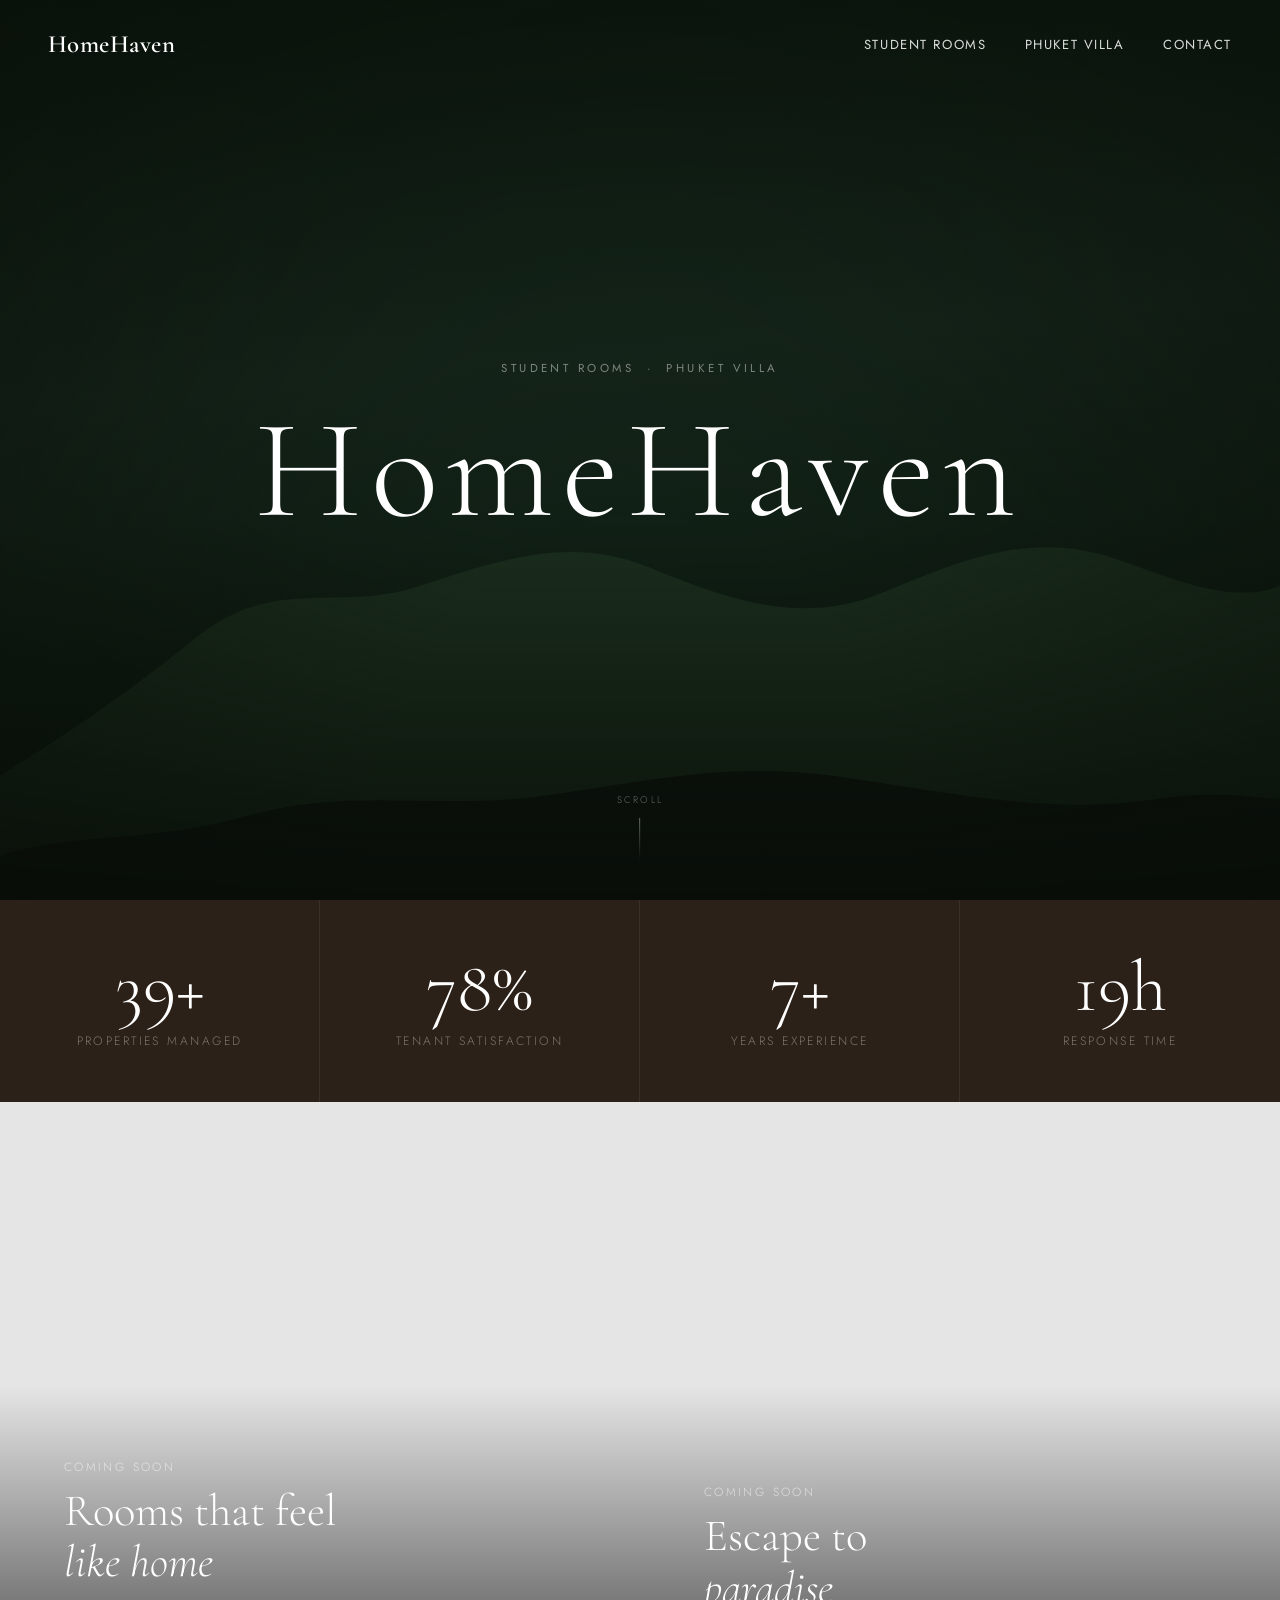
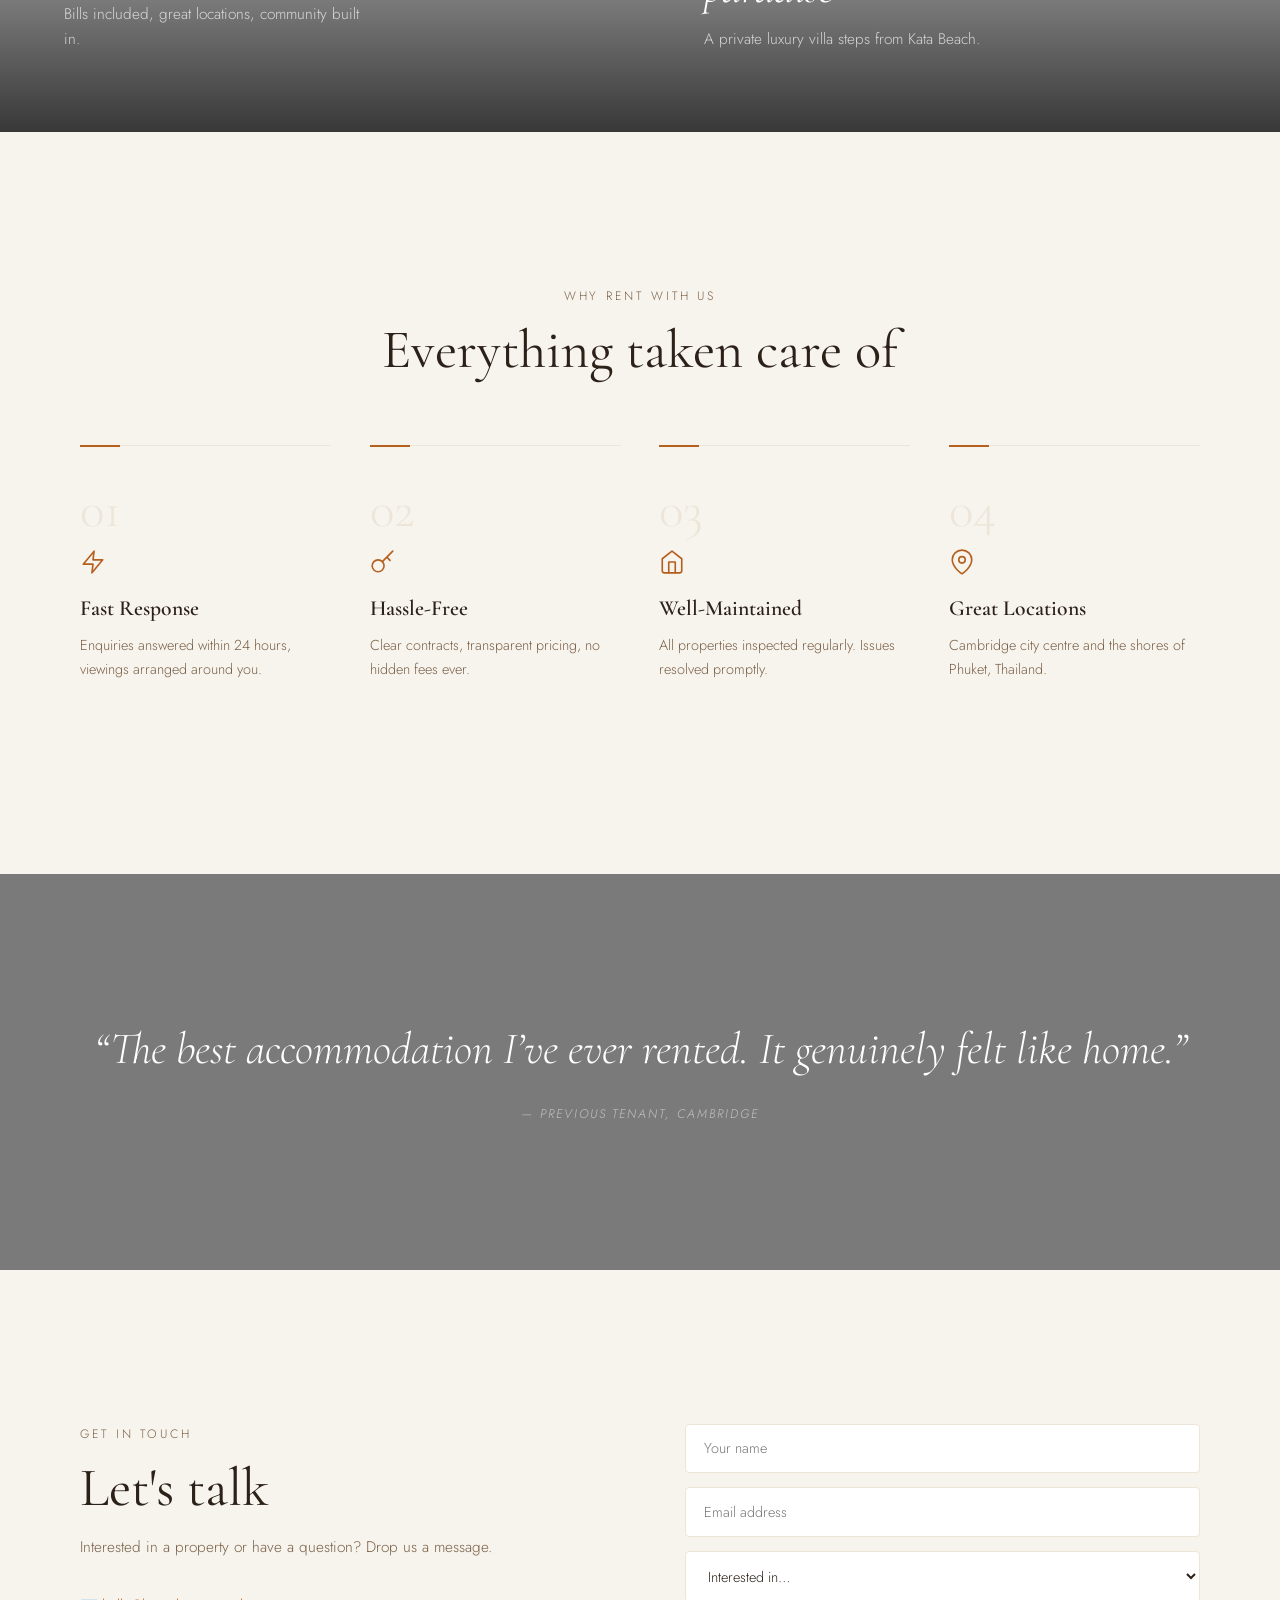
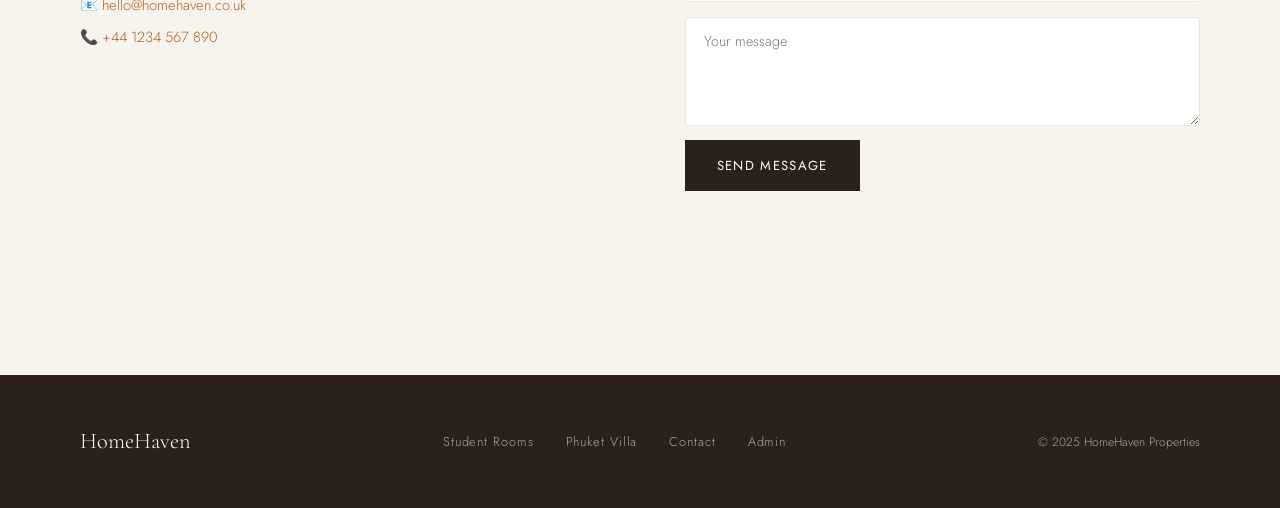
==== commit 83e9d9b7: "Replace hero with multi-layer depth parallax" ====
--- a/index.html
+++ b/index.html
@@ -19,26 +19,34 @@
     <button class="nav-toggle" id="navToggle" aria-label="Menu"><span></span><span></span><span></span></button>
   </nav>
 
-  <!-- TRUE PARALLAX HERO: background is fixed, content scrolls over it -->
-  <section class="parallax-hero home-hero">
-    <div class="hero-deco" aria-hidden="true">
-      <span class="deco-line dl-1" data-depth="0.25"></span>
-      <span class="deco-line dl-2" data-depth="0.4"></span>
-      <span class="deco-line dl-3" data-depth="0.15"></span>
-      <span class="deco-orb do-1" data-depth="0.2"></span>
-      <span class="deco-orb do-2" data-depth="0.35"></span>
+  <!-- LAYERED PARALLAX HERO (position:fixed, behind page) -->
+  <div class="para-hero" id="paraHero">
+    <div class="para-layer para-sky" aria-hidden="true"></div>
+    <div class="para-layer para-bg" aria-hidden="true"></div>
+    <div class="para-layer para-mid" aria-hidden="true">
+      <svg viewBox="0 0 1440 400" preserveAspectRatio="none" xmlns="http://www.w3.org/2000/svg">
+        <path d="M-10,310 C60,280 130,250 220,200 C310,150 380,180 470,160 C560,140 640,120 730,145 C820,170 900,190 990,165 C1080,140 1160,115 1260,140 C1340,160 1400,175 1450,155 L1450,400 L-10,400 Z" fill="#1b2e1e"/>
+      </svg>
     </div>
-    <div class="hero-content">
-      <p class="hero-eyebrow">Properties to feel at home in</p>
-      <h1 class="hero-title">Find your<br/><em>perfect space</em></h1>
-      <p class="hero-sub">Student rooms near Cambridge's colleges. A luxury villa in Phuket.</p>
-      <div class="hero-ctas">
-        <a href="student.html" class="btn btn-warm">Student Rooms</a>
-        <a href="phuket.html" class="btn btn-ghost">Phuket Villa</a>
-      </div>
+    <div class="para-layer para-fg" aria-hidden="true">
+      <svg viewBox="0 0 1440 400" preserveAspectRatio="none" xmlns="http://www.w3.org/2000/svg">
+        <path d="M-10,360 C70,330 160,345 280,315 C400,285 490,310 610,295 C730,280 820,260 940,275 C1060,290 1180,315 1300,298 C1390,285 1435,305 1450,295 L1450,400 L-10,400 Z" fill="#0d150e"/>
+      </svg>
     </div>
-    <div class="scroll-hint"><span>Scroll</span><div class="scroll-hint-line"></div></div>
-  </section>
+    <div class="para-vignette" aria-hidden="true"></div>
+    <div class="para-content">
+      <p class="para-eyebrow">Student Rooms &nbsp;&middot;&nbsp; Phuket Villa</p>
+      <h1 class="para-wordmark">HomeHaven</h1>
+    </div>
+    <div class="para-scroll" aria-hidden="true">
+      <span>Scroll</span>
+      <div class="para-scroll-bar"></div>
+    </div>
+  </div>
+  <!-- SPACER: reserves scroll distance for the fixed hero -->
+  <div class="para-spacer"></div>
+  <!-- PAGE BODY: slides over the hero as you scroll -->
+  <div class="page-body">
 
   <!-- STATS STRIP -->
   <div class="stats-strip">
@@ -167,6 +175,8 @@
     </div>
   </footer>
 
+  </div><!-- /page-body -->
+
   <div class="property-modal" id="propModal">
     <div class="modal-backdrop" id="modalBackdrop"></div>
     <div class="modal-content"><button class="modal-close" id="modalClose">✕</button><div id="modalBody"></div></div>
--- a/css/main.css
+++ b/css/main.css
@@ -148,36 +148,100 @@
   to   { opacity: 1; transform: translateY(0); }
 }
 
-/* Homepage hero — JS drives parallax via CSS vars */
-.home-hero::before {
-  background-image: url('https://images.unsplash.com/photo-1600596542815-ffad4c1539a9?w=2000&q=85');
-  background-position: center 40%;
-  background-attachment: scroll;
-  transform: translate(var(--hero-tx, 0px), var(--hero-ty, 0px)) scale(1.14);
-  transition: none;
-  will-change: transform;
-}
-.home-hero::after {
-  background: linear-gradient(to bottom, rgba(10,14,8,0.28) 0%, rgba(10,14,8,0.08) 40%, rgba(10,14,8,0.75) 100%);
-}
-
-/* Hero deco floating elements */
-.hero-deco { position: absolute; inset: 0; z-index: 1; pointer-events: none; overflow: hidden; }
-.deco-line {
-  position: absolute; width: 1px;
-  background: linear-gradient(to bottom, transparent, rgba(255,255,255,0.22), transparent);
-  will-change: transform;
-}
-.deco-orb {
-  position: absolute; border-radius: 50%;
-  border: 1px solid rgba(255,255,255,0.1);
-  will-change: transform;
-}
-.dl-1 { height: clamp(80px,14vh,130px); left: 18%; top: 20%; }
-.dl-2 { height: clamp(50px,9vh,90px); right: 23%; bottom: 30%; }
-.dl-3 { height: clamp(35px,7vh,65px); left: 52%; top: 62%; opacity: 0.5; }
-.do-1 { width: 80px; height: 80px; right: 16%; top: 24%; }
-.do-2 { width: 38px; height: 38px; left: 27%; bottom: 27%; opacity: 0.55; }
+/* =============================================
+   LAYERED PARALLAX HERO
+   ============================================= */
+.para-hero {
+  position: fixed; top: 0; left: 0; right: 0;
+  height: 100svh; min-height: 620px;
+  overflow: hidden; z-index: 0;
+  background: #080d07;
+}
+
+.para-layer { position: absolute; will-change: transform; }
+
+.para-sky {
+  inset: 0; z-index: 0;
+  background: linear-gradient(175deg, #0c1a10 0%, #16261b 40%, #0e1c12 70%, #0a1009 100%);
+}
+
+.para-bg {
+  inset: 0; z-index: 1;
+  background-image: url('https://images.unsplash.com/photo-1469474968028-56623f02e42e?w=2000&q=85');
+  background-size: cover; background-position: center 35%;
+  opacity: 0.42;
+}
+
+.para-mid {
+  position: absolute;
+  bottom: 0; left: -2px; right: -2px;
+  height: 58%; z-index: 2;
+}
+.para-mid svg, .para-fg svg {
+  position: absolute; bottom: 0; left: 0; width: 100%; height: 100%;
+}
+
+.para-fg {
+  position: absolute;
+  bottom: 0; left: -2px; right: -2px;
+  height: 44%; z-index: 3;
+}
+
+.para-vignette {
+  position: absolute; inset: 0; z-index: 4; pointer-events: none;
+  background:
+    radial-gradient(ellipse at 50% 100%, transparent 30%, rgba(8,13,7,0.55) 100%),
+    linear-gradient(to bottom, rgba(8,13,7,0.2) 0%, transparent 22%, transparent 58%, rgba(8,13,7,0.88) 100%);
+}
+
+.para-content {
+  position: absolute; inset: 0; z-index: 5;
+  display: flex; flex-direction: column;
+  align-items: center; justify-content: center;
+  color: #fff; text-align: center;
+  padding: 0 clamp(1rem, 5vw, 3rem);
+  will-change: transform, opacity;
+  animation: paraIn 1.8s cubic-bezier(0.22,1,0.36,1) both;
+}
+@keyframes paraIn {
+  from { opacity: 0; }
+  to   { opacity: 1; }
+}
+
+.para-eyebrow {
+  font-family: 'Jost', sans-serif;
+  font-size: clamp(0.6rem, 0.9vw, 0.75rem);
+  font-weight: 400; letter-spacing: 0.3em; text-transform: uppercase;
+  color: rgba(255,255,255,0.45); margin-bottom: 1.4rem;
+}
+
+.para-wordmark {
+  font-family: 'Cormorant Garamond', serif;
+  font-size: clamp(4.5rem, 11vw, 10rem);
+  font-weight: 300; letter-spacing: 0.06em; line-height: 1;
+  color: #fff;
+}
+
+.para-scroll {
+  position: absolute; bottom: 2.5rem; left: 50%; transform: translateX(-50%);
+  z-index: 6;
+  display: flex; flex-direction: column; align-items: center; gap: 0.6rem;
+  color: rgba(255,255,255,0.38);
+  font-family: 'Jost', sans-serif;
+  font-size: 0.6rem; letter-spacing: 0.22em; text-transform: uppercase;
+  animation: paraScrollBounce 2.5s ease-in-out infinite;
+}
+.para-scroll-bar {
+  width: 1px; height: 42px;
+  background: linear-gradient(to bottom, rgba(255,255,255,0.4), transparent);
+}
+@keyframes paraScrollBounce {
+  0%, 100% { opacity: 0.38; transform: translateX(-50%) translateY(0); }
+  50%       { opacity: 0.7;  transform: translateX(-50%) translateY(8px); }
+}
+
+.para-spacer { height: 100svh; pointer-events: none; }
+.page-body   { position: relative; z-index: 1; }
 
 /* Student hero */
 .student-hero::before {
@@ -191,7 +255,7 @@
 
 /* Phuket hero */
 .phuket-hero::before {
-  background-image: url('https://res.cloudinary.com/dgioaobur/image/upload/v1776644175/Avatar_background_h1lvop.png');
+  background-image: url('https://images.unsplash.com/photo-1552465011-b4e21bf6e79a?w=1800&q=80');
   background-position: center 55%;
 }
 .phuket-hero::after {
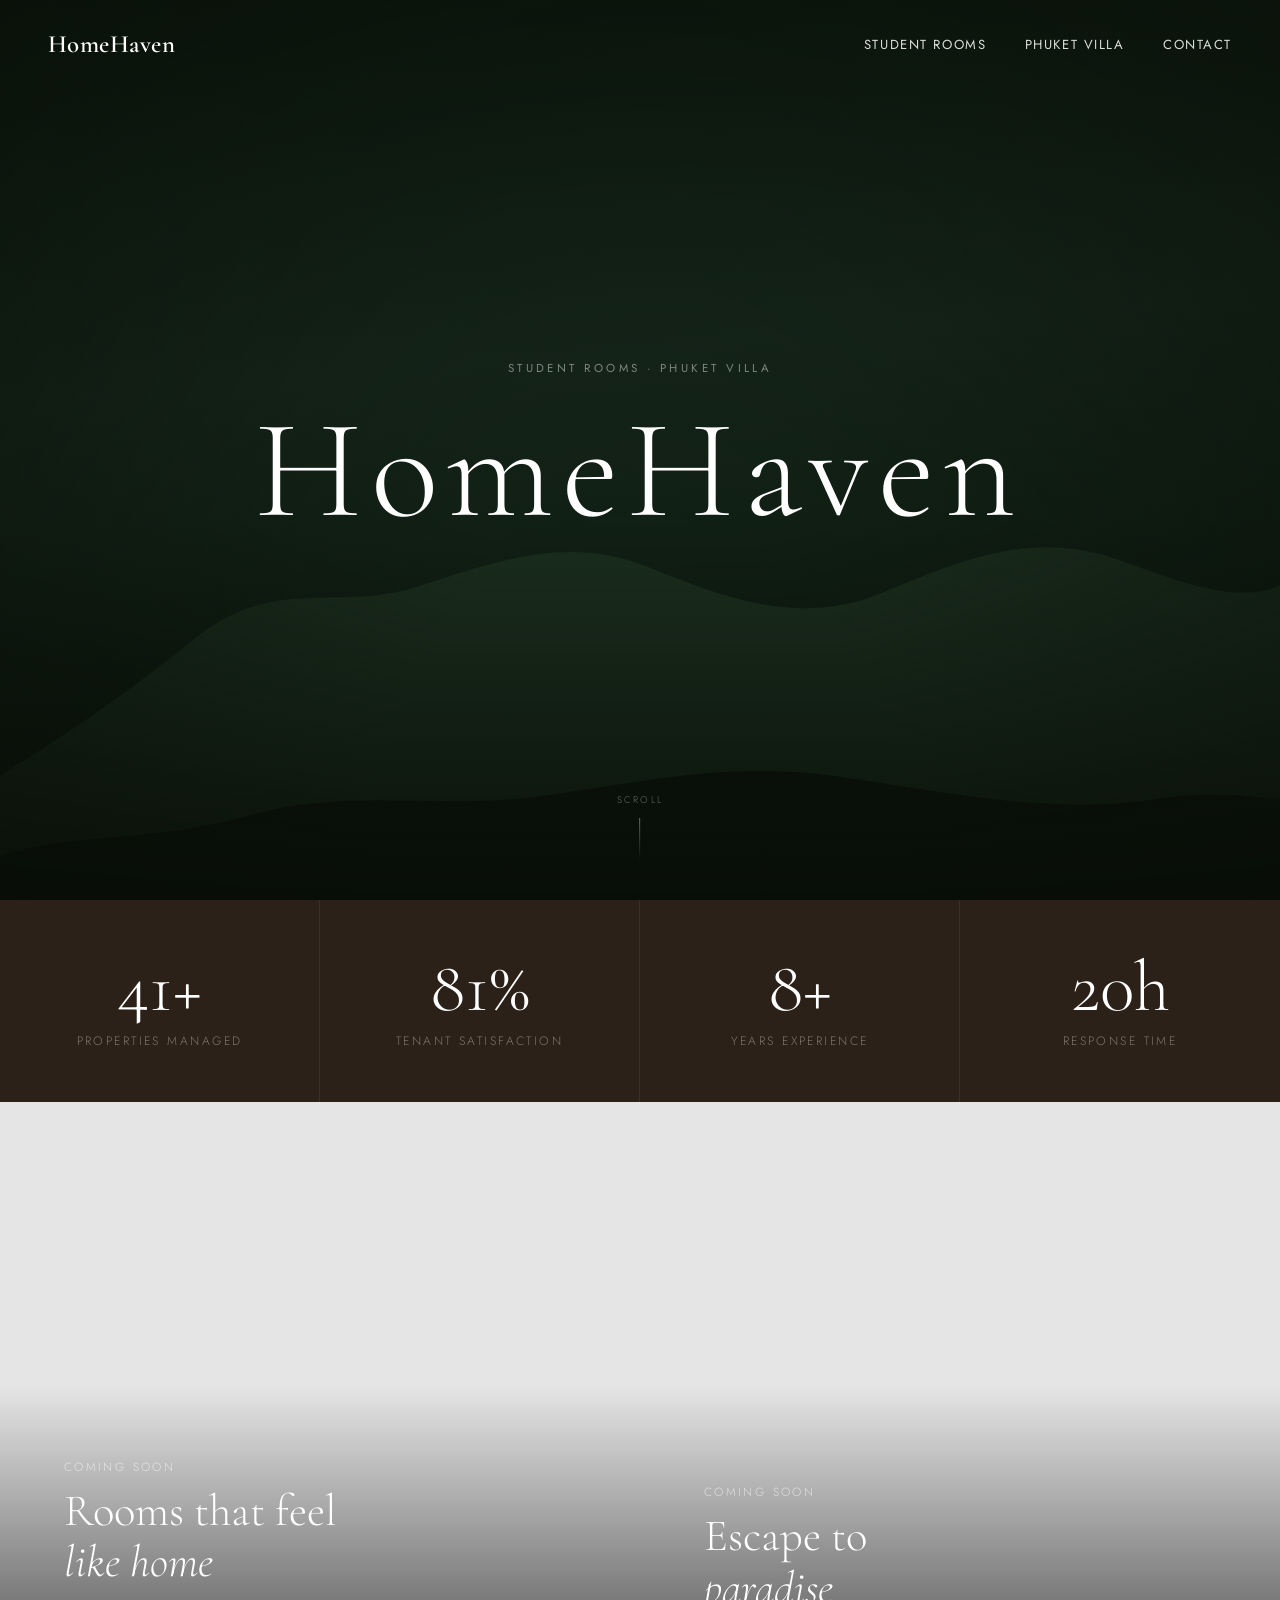
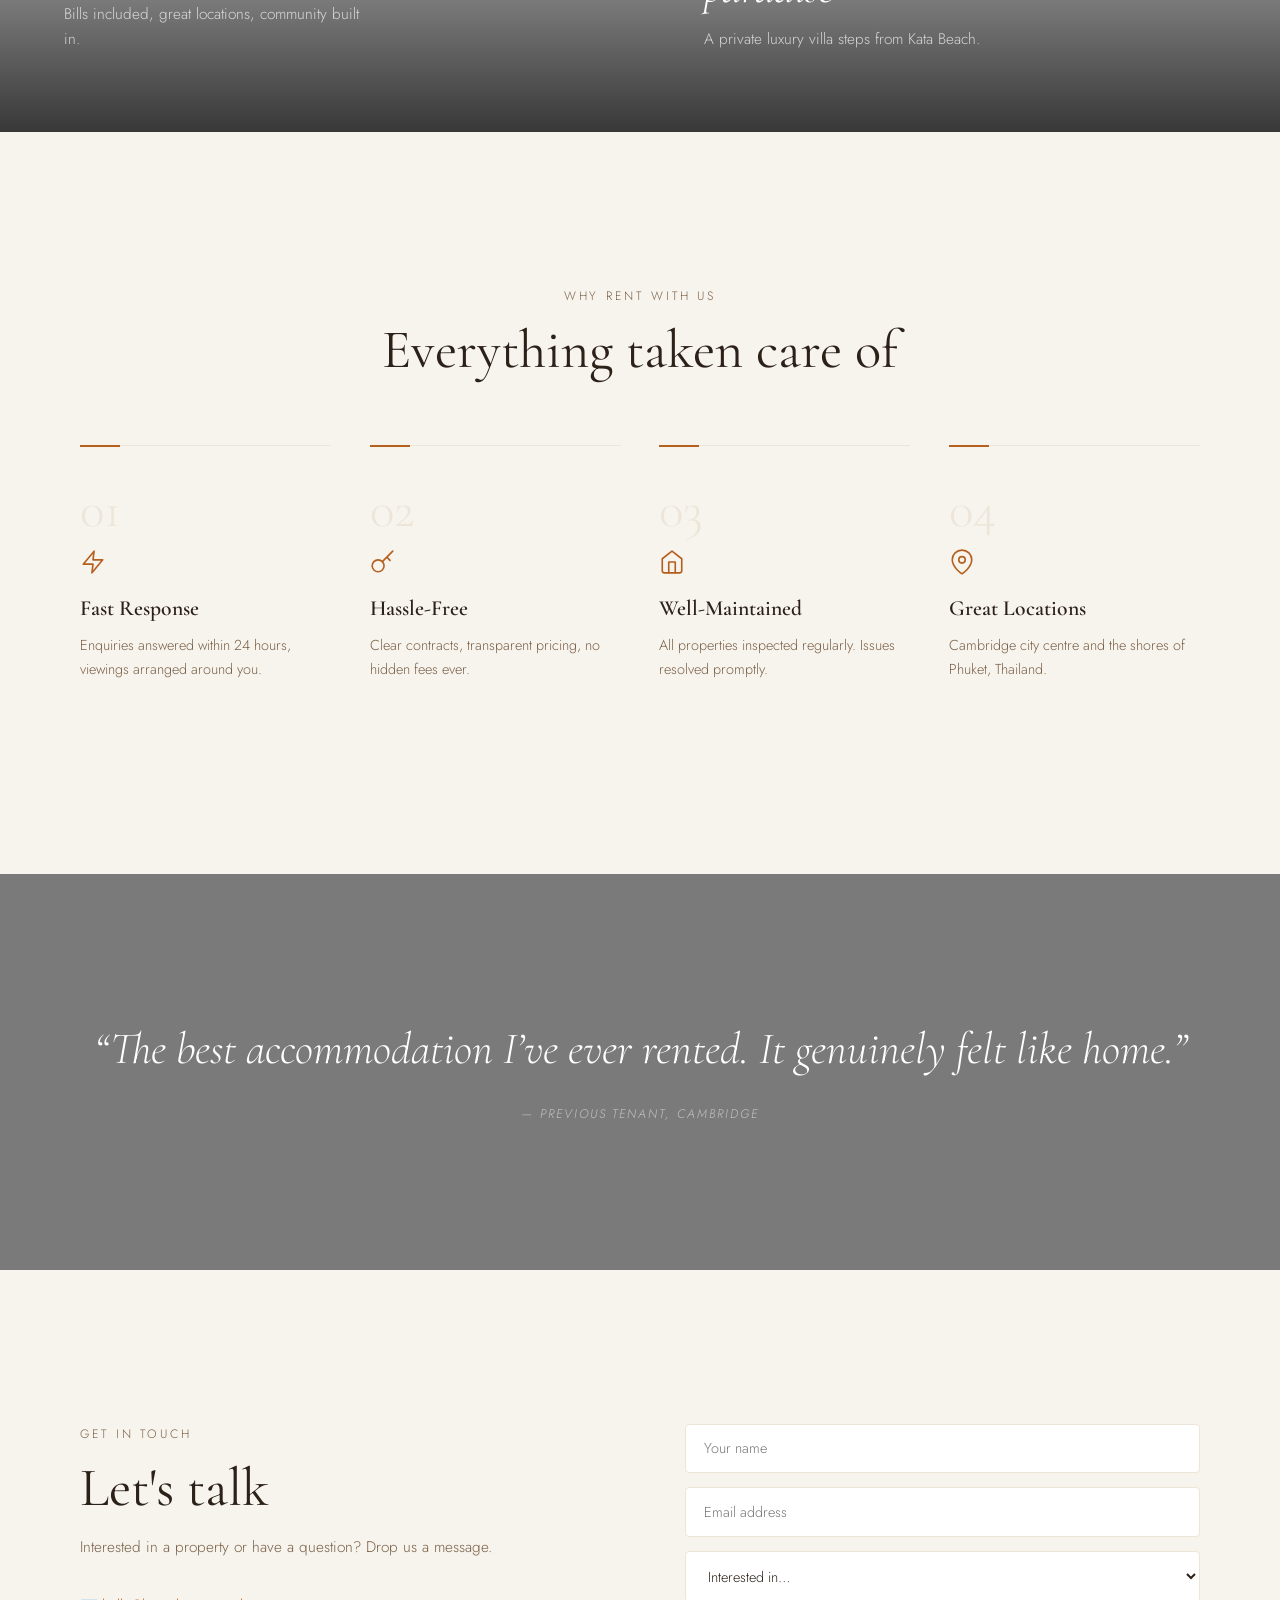
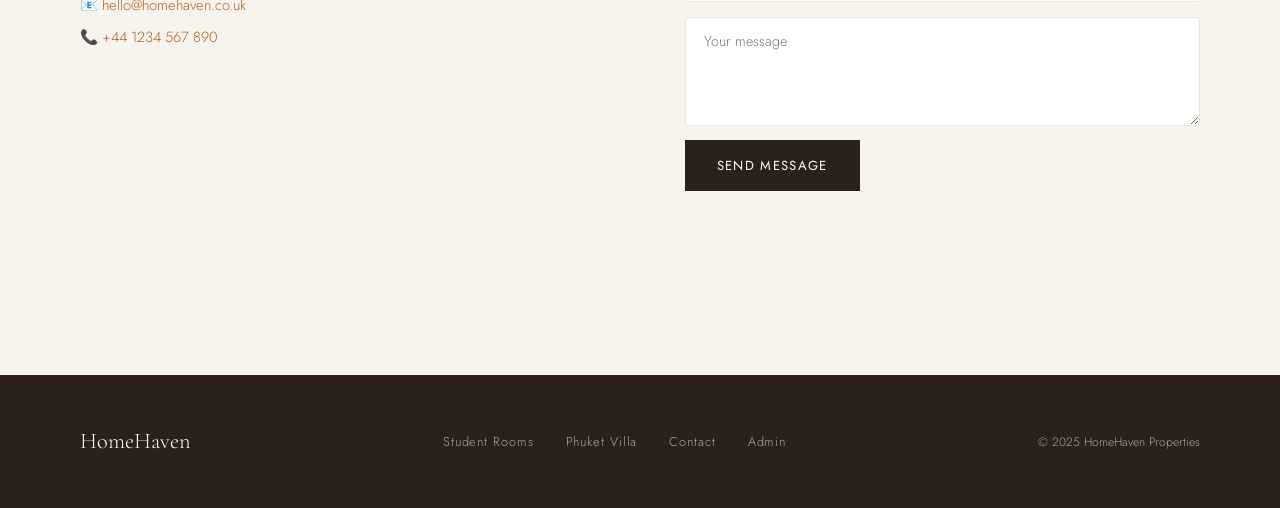
==== commit ef26d28e: "Add JSON configs for all pages; CLAUDE.md enforces convention - config/index.json: homepage copy (sp" ====
--- a/index.html
+++ b/index.html
@@ -185,5 +185,46 @@
   <script src="js/properties.js"></script>
   <script src="js/content.js"></script>
   <script src="js/main.js"></script>
+  <script>
+  // ── CONFIG LOADER (config/index.json) ─────────────────────────────────────
+  fetch('config/index.json').then(r => r.json()).then(cfg => {
+    const set = (sel, val) => { const el = document.querySelector(sel); if (el) el.textContent = val; };
+
+    // Hero eyebrow
+    set('.para-eyebrow', cfg.hero.eyebrow);
+
+    // Split panels
+    document.querySelectorAll('.split-panel').forEach((panel, i) => {
+      const p = cfg.splitPanels[i]; if (!p) return;
+      set.call(null, '', ''); // no-op; use direct queries below
+      const tag = panel.querySelector('.split-tag');
+      const h2  = panel.querySelector('h2');
+      const txt = panel.querySelector('p');
+      const btn = panel.querySelector('.btn');
+      if (tag) tag.textContent = p.tag;
+      if (h2)  h2.innerHTML = p.headingLine1 + '<br/><em>' + p.headingLine2 + '</em>';
+      if (txt) txt.textContent = p.text;
+      if (btn) btn.textContent = p.button;
+    });
+
+    // Why us
+    set('.why-section .section-label', cfg.whyUs.sectionLabel);
+    set('.why-section .section-title', cfg.whyUs.heading);
+    document.querySelectorAll('.feature-card').forEach((card, i) => {
+      const item = cfg.whyUs.cards[i]; if (!item) return;
+      card.querySelector('.feature-num').textContent = item.num;
+      card.querySelector('h3').textContent = item.heading;
+      card.querySelector('p').textContent = item.text;
+    });
+
+    // Contact section
+    set('.contact-section .section-label', cfg.contact.sectionLabel);
+    set('.contact-section .section-title', cfg.contact.heading);
+    set('.contact-text', cfg.contact.text);
+
+    // Footer
+    set('.footer-legal', cfg.footer.legal);
+  }).catch(() => {});
+  </script>
 </body>
 </html>
--- a/css/main.css
+++ b/css/main.css
@@ -255,11 +255,11 @@
 
 /* Phuket hero */
 .phuket-hero::before {
-  background-image: url('https://images.unsplash.com/photo-1552465011-b4e21bf6e79a?w=1800&q=80');
-  background-position: center 55%;
+  background-image: url('https://res.cloudinary.com/dgioaobur/image/upload/w_1800,h_1200,c_fill,g_auto,q_80/B21_035_vsjcib.jpg');
+  background-position: center 40%;
 }
 .phuket-hero::after {
-  background: linear-gradient(to bottom, rgba(14,18,9,0.45) 0%, rgba(14,18,9,0.25) 45%, rgba(14,18,9,0.6) 100%);
+  background: linear-gradient(to bottom, rgba(14,18,9,0.55) 0%, rgba(14,18,9,0.3) 45%, rgba(14,18,9,0.7) 100%);
 }
 
 /* Section parallax (mid-page) */
@@ -292,7 +292,7 @@
   background-image: url('https://images.unsplash.com/photo-1541339907198-e08756dedf3f?w=1600&q=80');
 }
 .phuket-band-parallax::before {
-  background-image: url('https://images.unsplash.com/photo-1507525428034-b723cf961d3e?w=1600&q=80');
+  background-image: url('https://res.cloudinary.com/dgioaobur/image/upload/w_1800,h_900,c_fill,g_auto,q_85,e_improve:40,e_vibrance:15/IMG_2927_fmneuz.jpg');
 }
 
 /* =============================================
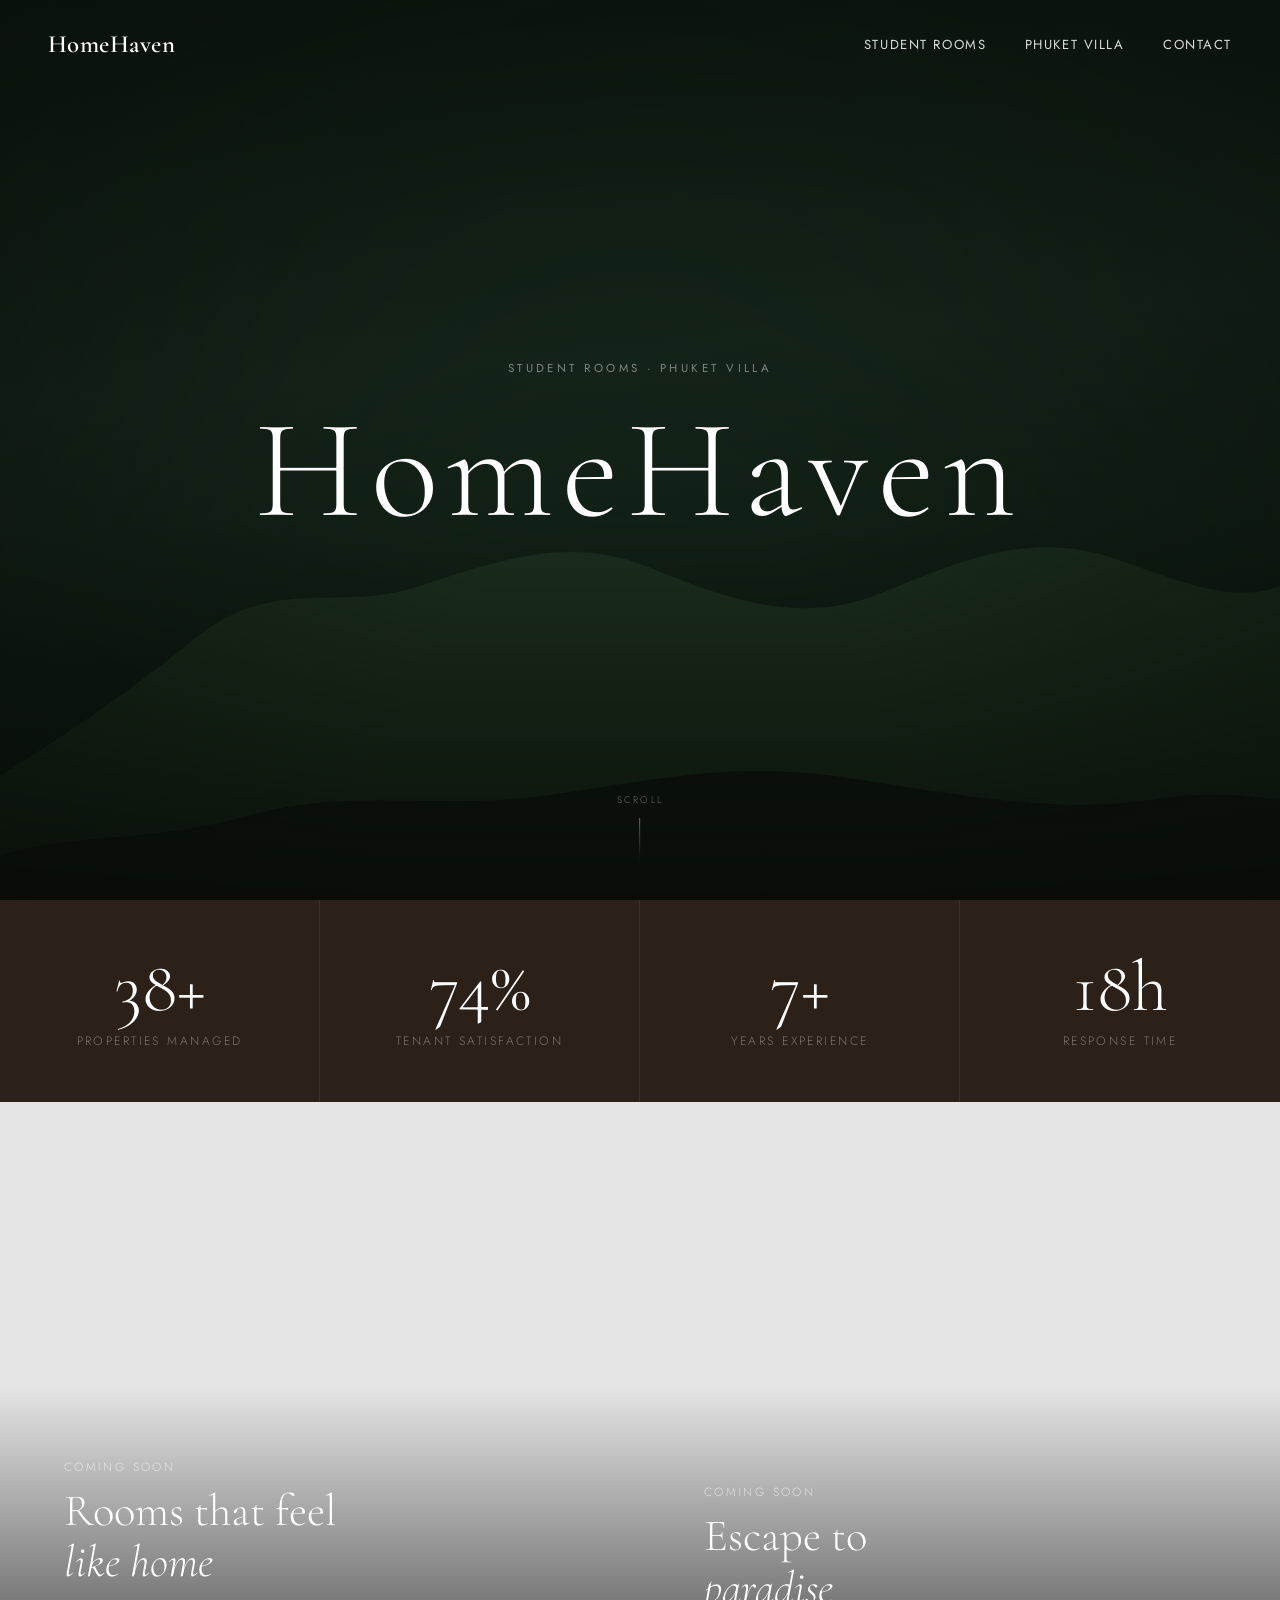
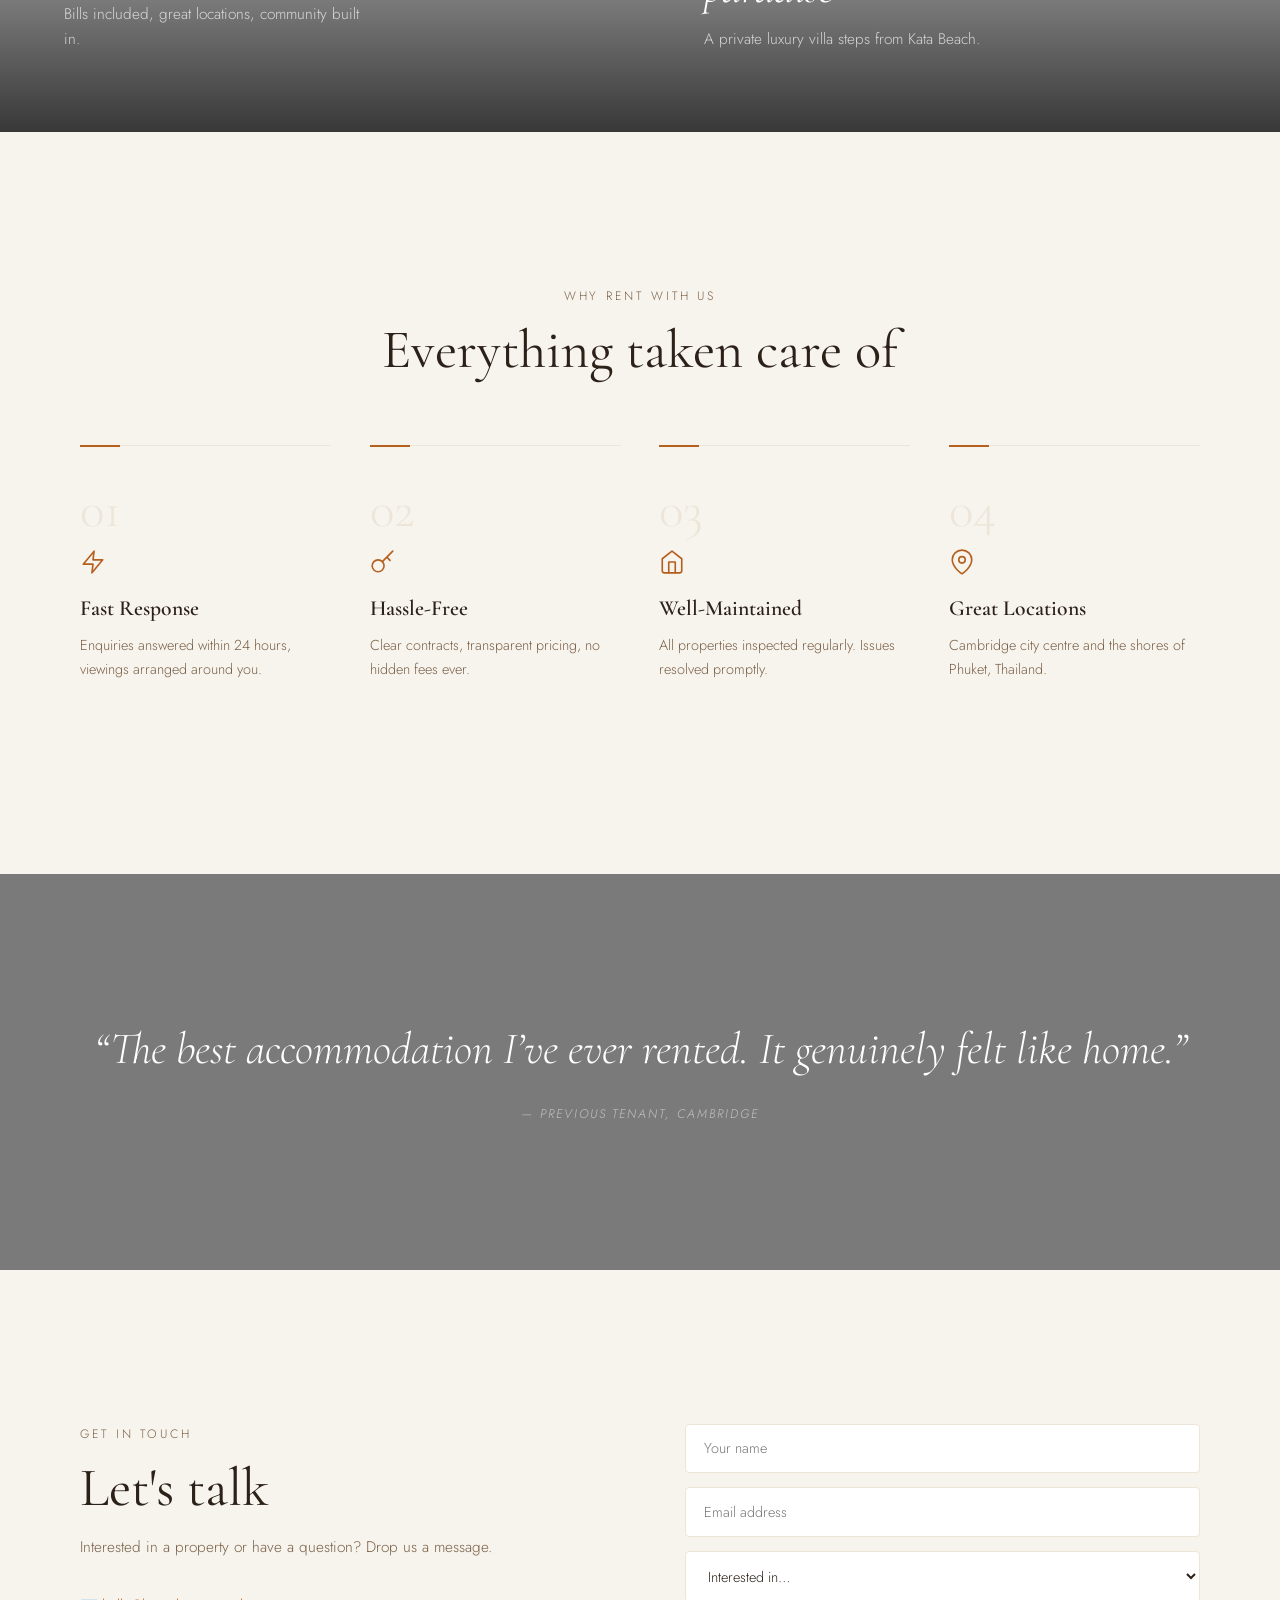
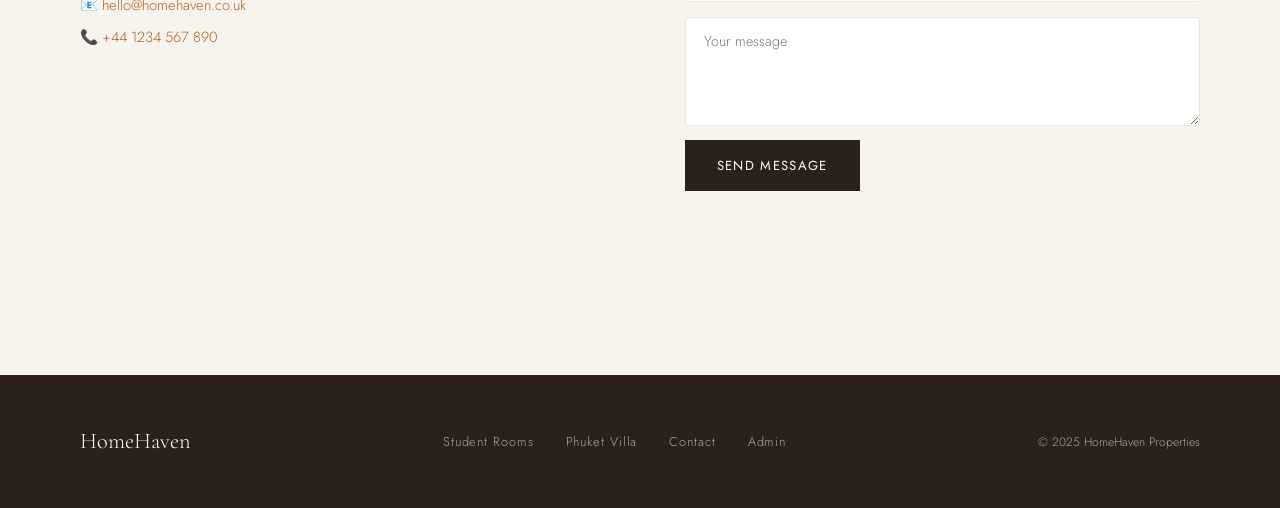
==== commit 60034e3f: "Add cache: no-cache to all config fetches to prevent stale JSON Co-Authored-By: Claude Sonnet 4.6 <n" ====
--- a/index.html
+++ b/index.html
@@ -187,7 +187,7 @@
   <script src="js/main.js"></script>
   <script>
   // ── CONFIG LOADER (config/index.json) ─────────────────────────────────────
-  fetch('config/index.json').then(r => r.json()).then(cfg => {
+  fetch('config/index.json', { cache: 'no-cache' }).then(r => r.json()).then(cfg => {
     const set = (sel, val) => { const el = document.querySelector(sel); if (el) el.textContent = val; };
 
     // Hero eyebrow
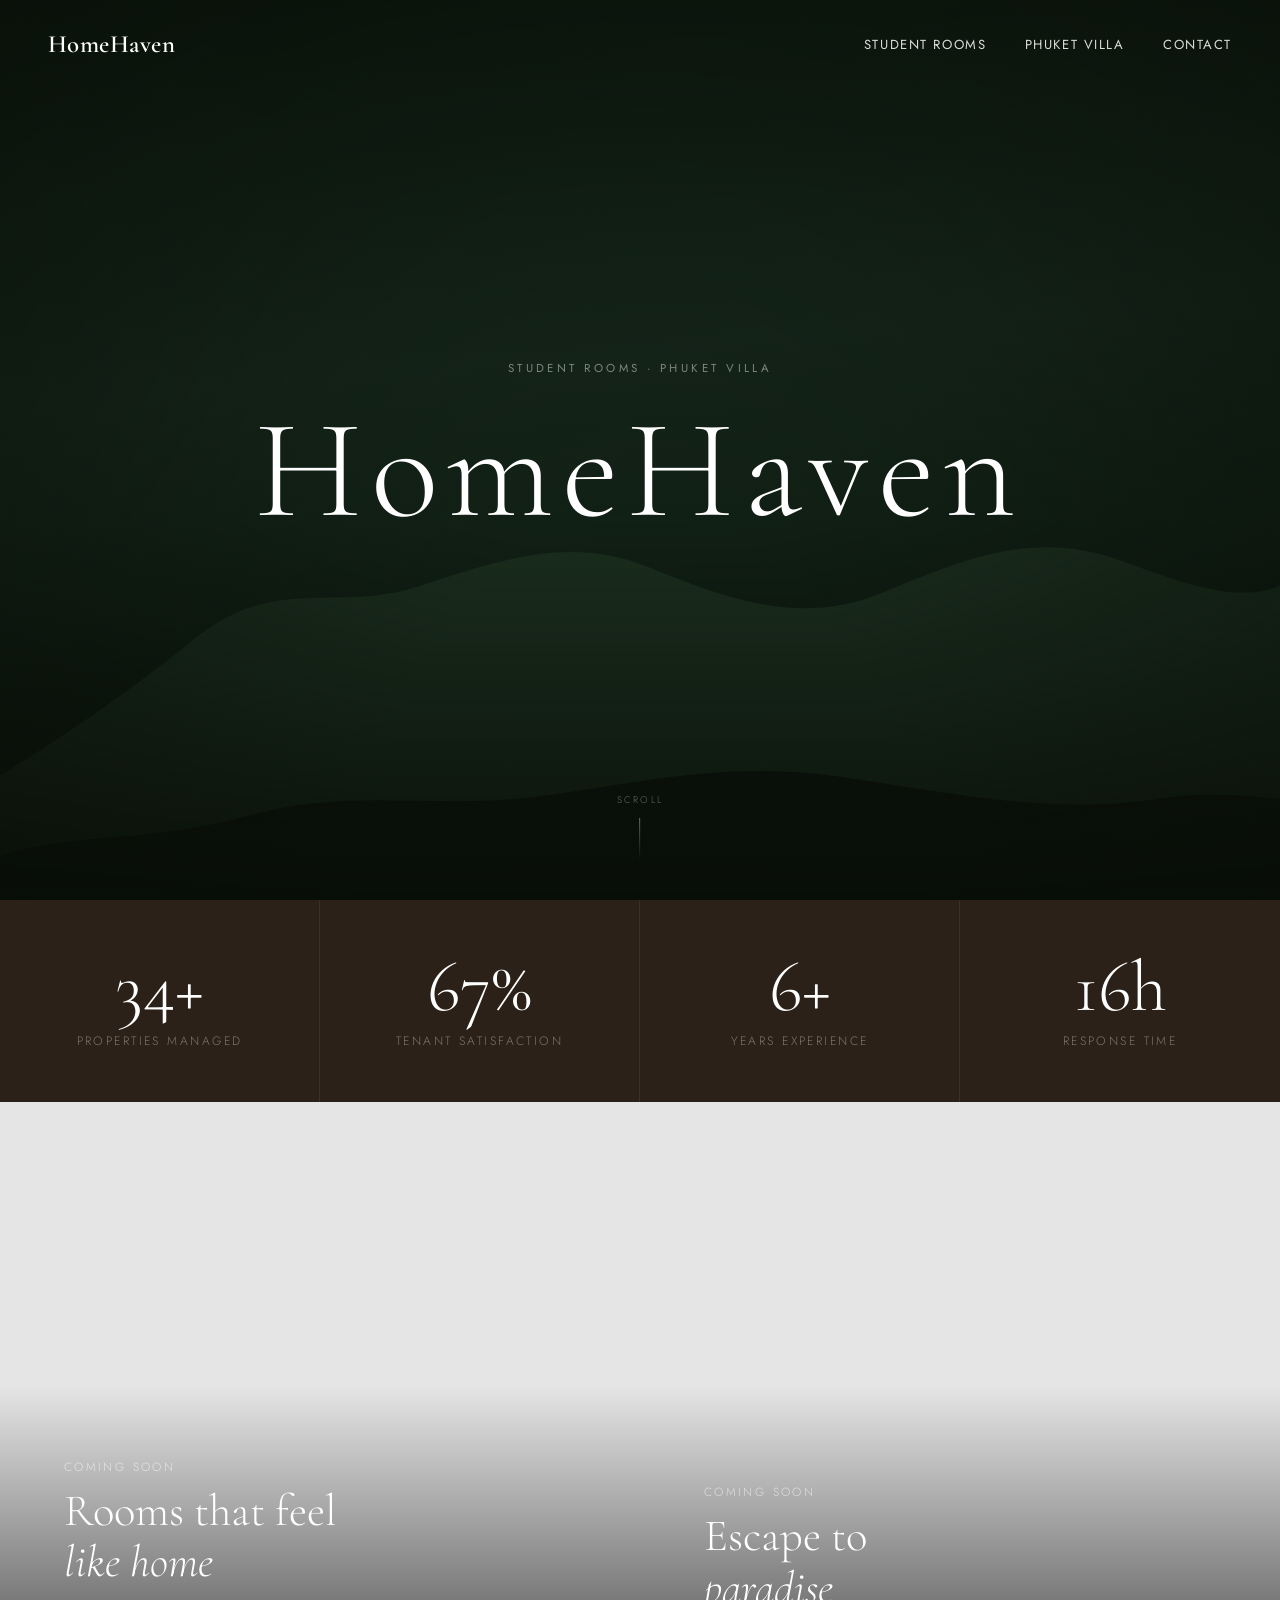
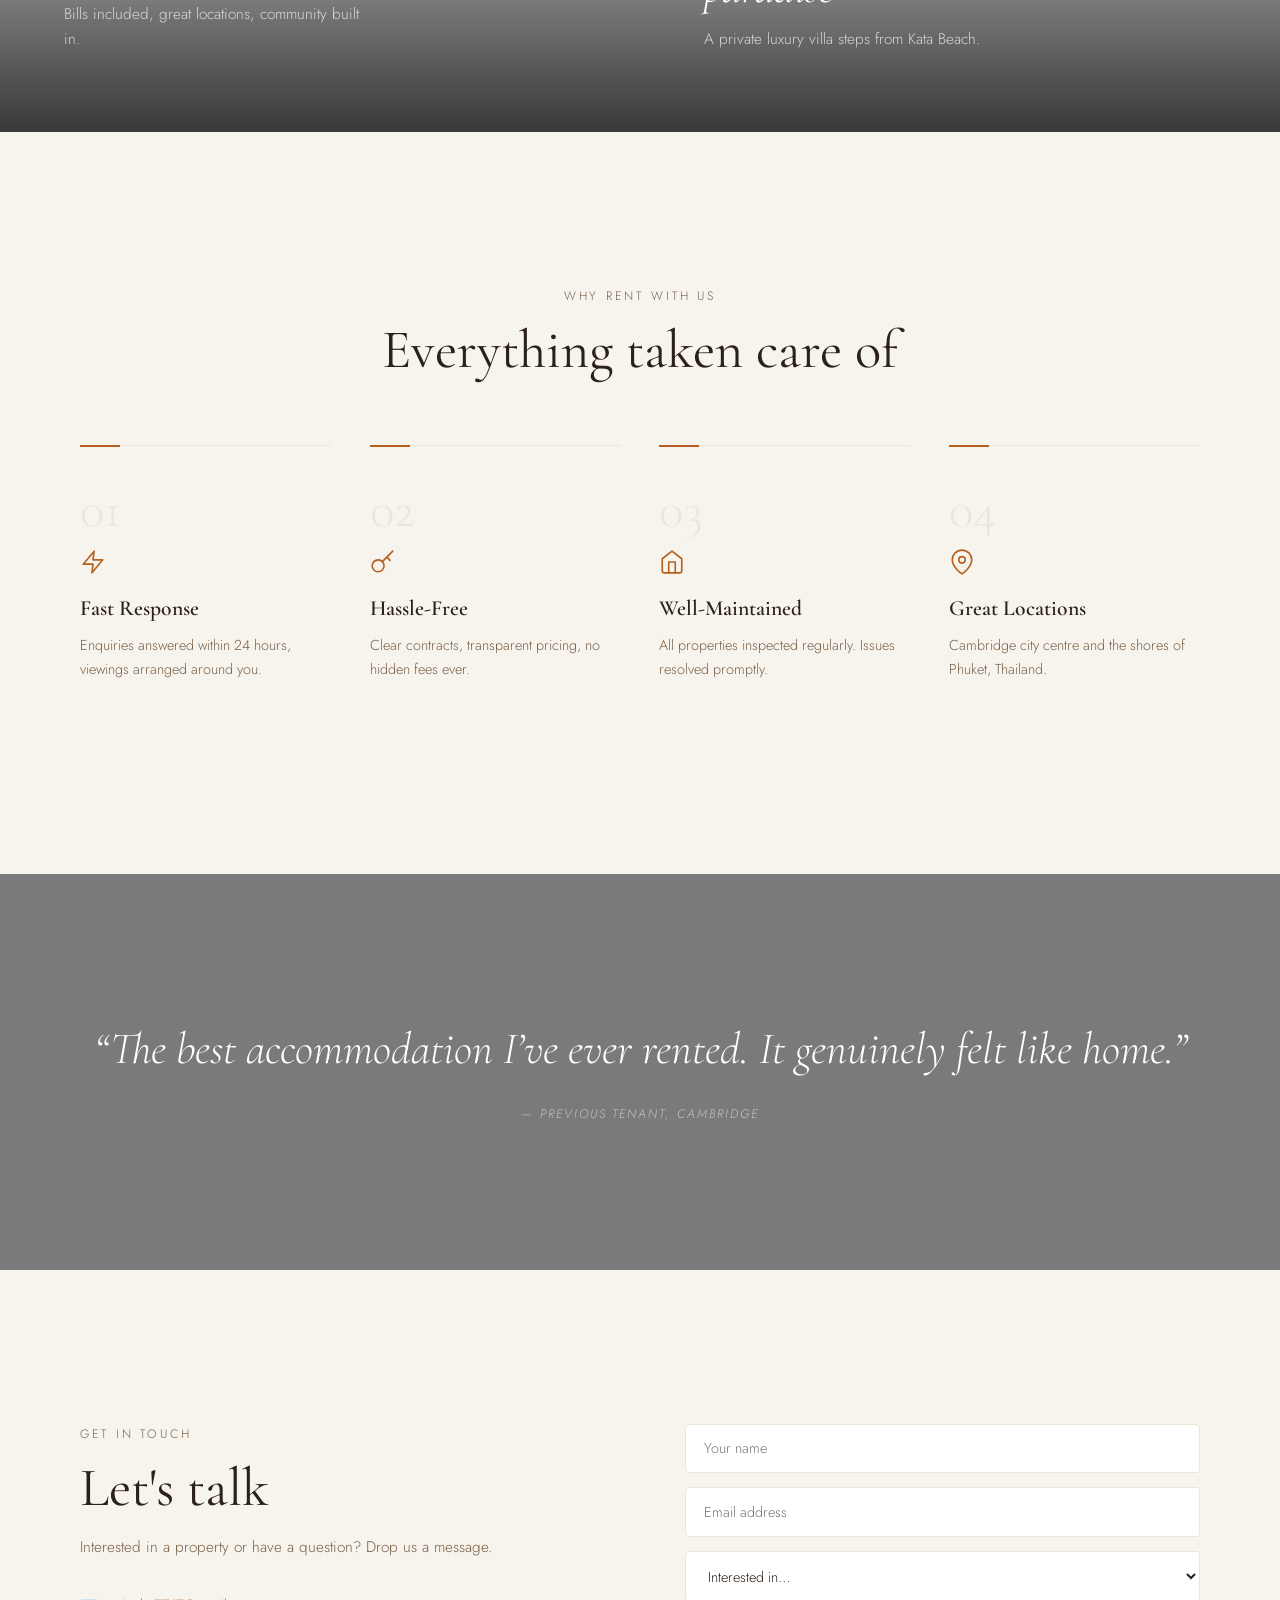
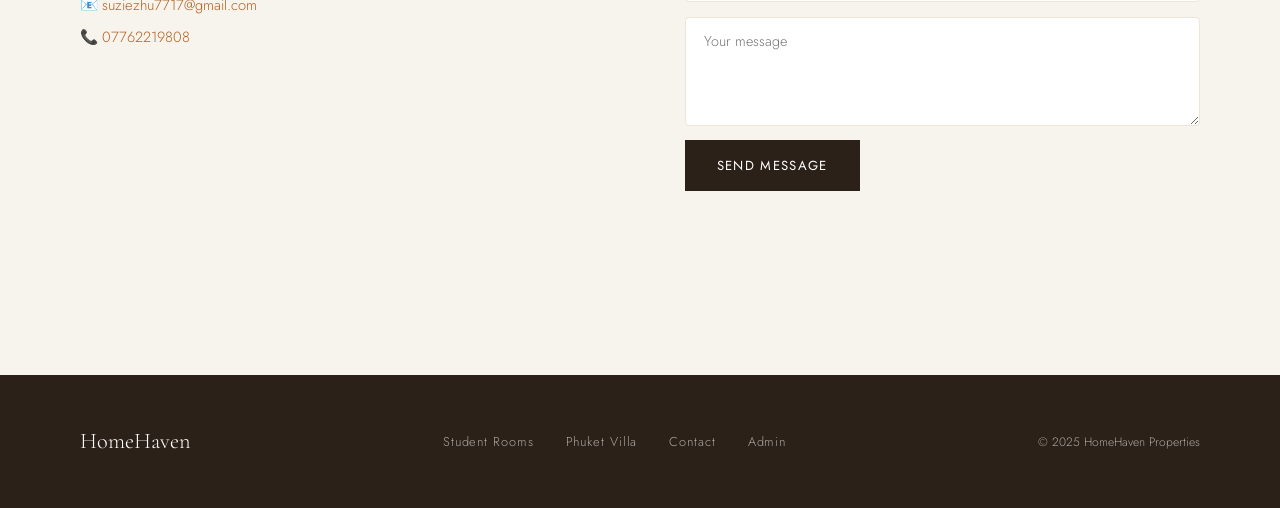
==== commit c02b9da8: "Update contact details and wire enquiry form to formsubmit.co - Email → suziezhu7717@gmail.com, phon" ====
--- a/index.html
+++ b/index.html
@@ -142,19 +142,19 @@
           <span class="section-label">Get in touch</span>
           <h2 class="section-title" style="margin-bottom:1rem">Let's talk</h2>
           <p class="contact-text" style="color:var(--warm-muted);font-size:0.96rem;margin-bottom:2rem">Interested in a property or have a question? Drop us a message.</p>
-          <p class="contact-detail">📧 <a href="mailto:hello@homehaven.co.uk" id="hhEmail">hello@homehaven.co.uk</a></p>
-          <p class="contact-detail">📞 <a href="tel:+441234567890" id="hhPhone">+44 1234 567 890</a></p>
+          <p class="contact-detail">📧 <a href="mailto:suziezhu7717@gmail.com" id="hhEmail">suziezhu7717@gmail.com</a></p>
+          <p class="contact-detail">📞 <a href="tel:07762219808" id="hhPhone">07762219808</a></p>
         </div>
         <form class="contact-form reveal reveal-delay-2" id="contactForm">
-          <input type="text" placeholder="Your name" required/>
-          <input type="email" placeholder="Email address" required/>
-          <select>
+          <input type="text" name="name" placeholder="Your name" required/>
+          <input type="email" name="email" placeholder="Email address" required/>
+          <select name="interest">
             <option value="">Interested in…</option>
             <option>Student rooms</option>
             <option>Phuket villa</option>
             <option>General enquiry</option>
           </select>
-          <textarea rows="4" placeholder="Your message"></textarea>
+          <textarea name="message" rows="4" placeholder="Your message"></textarea>
           <button type="submit" class="btn-submit">Send message</button>
           <p class="form-success" id="formSuccess"></p>
         </form>
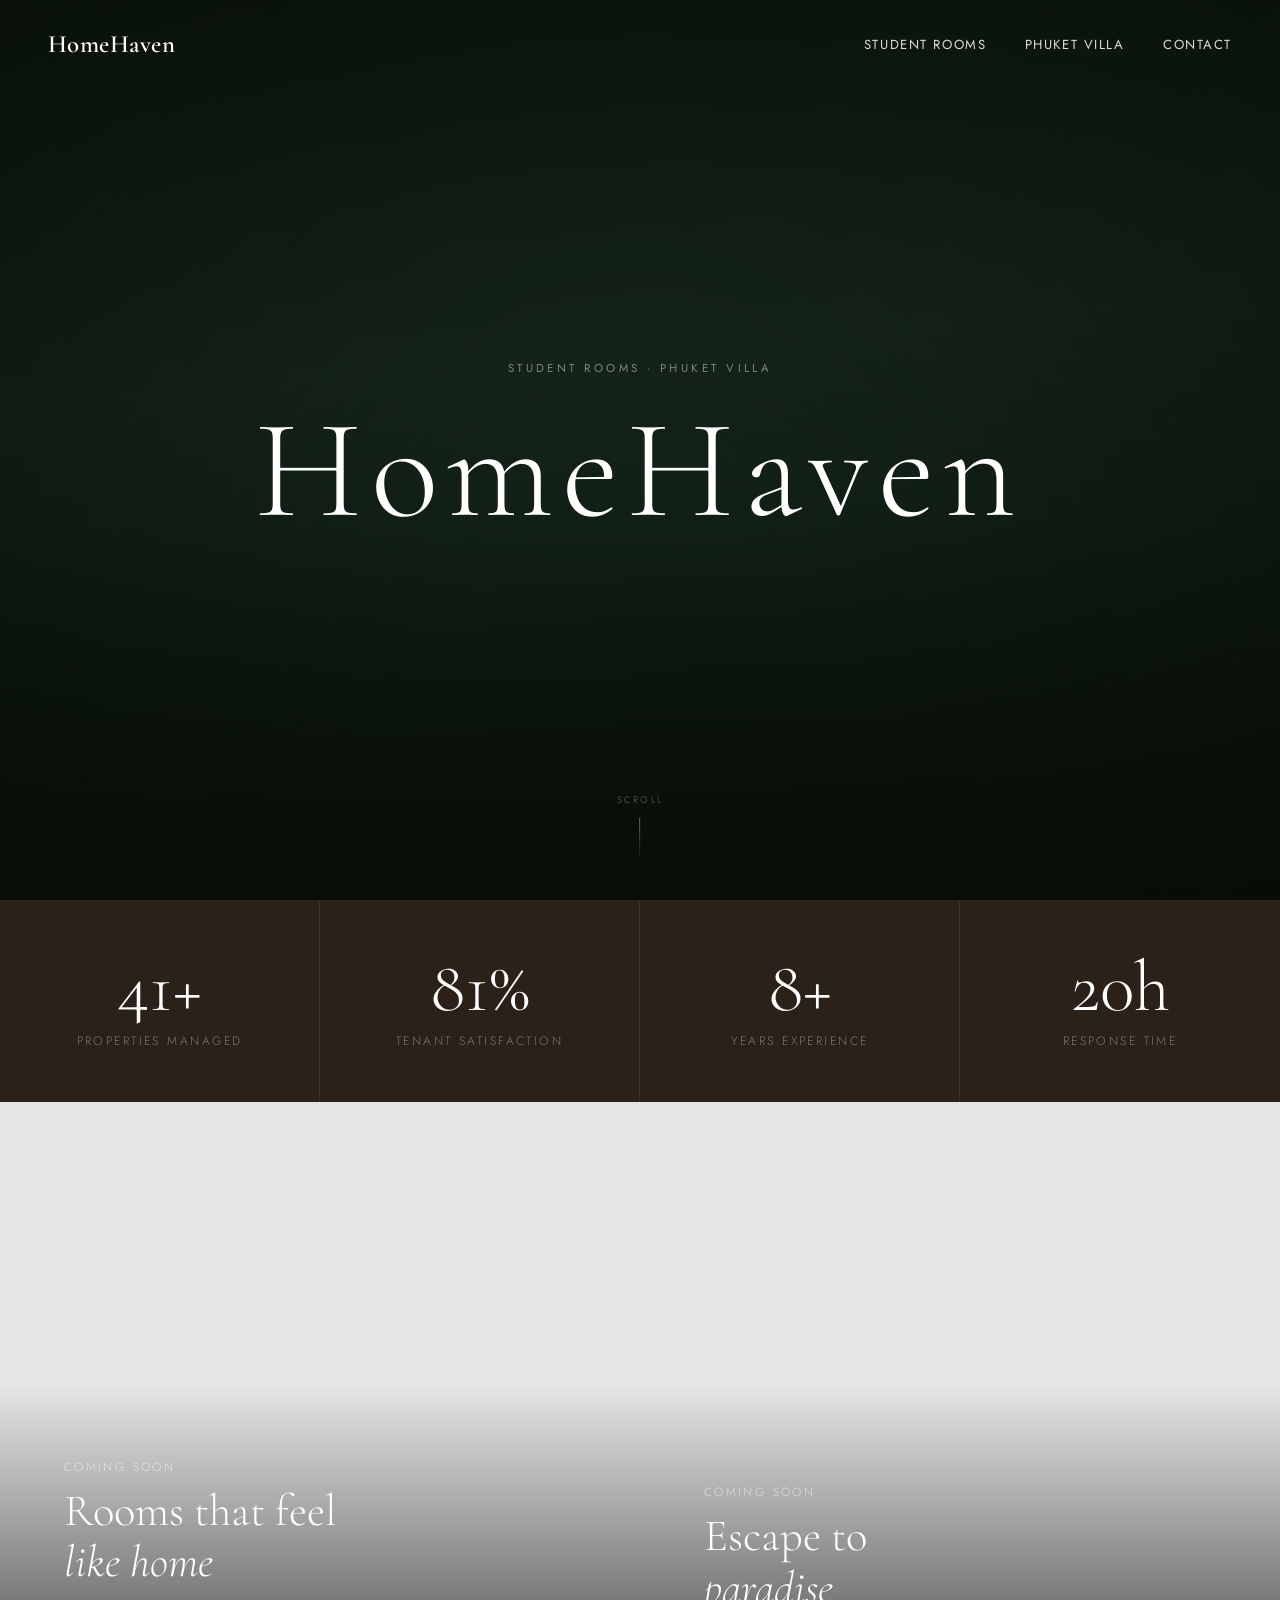
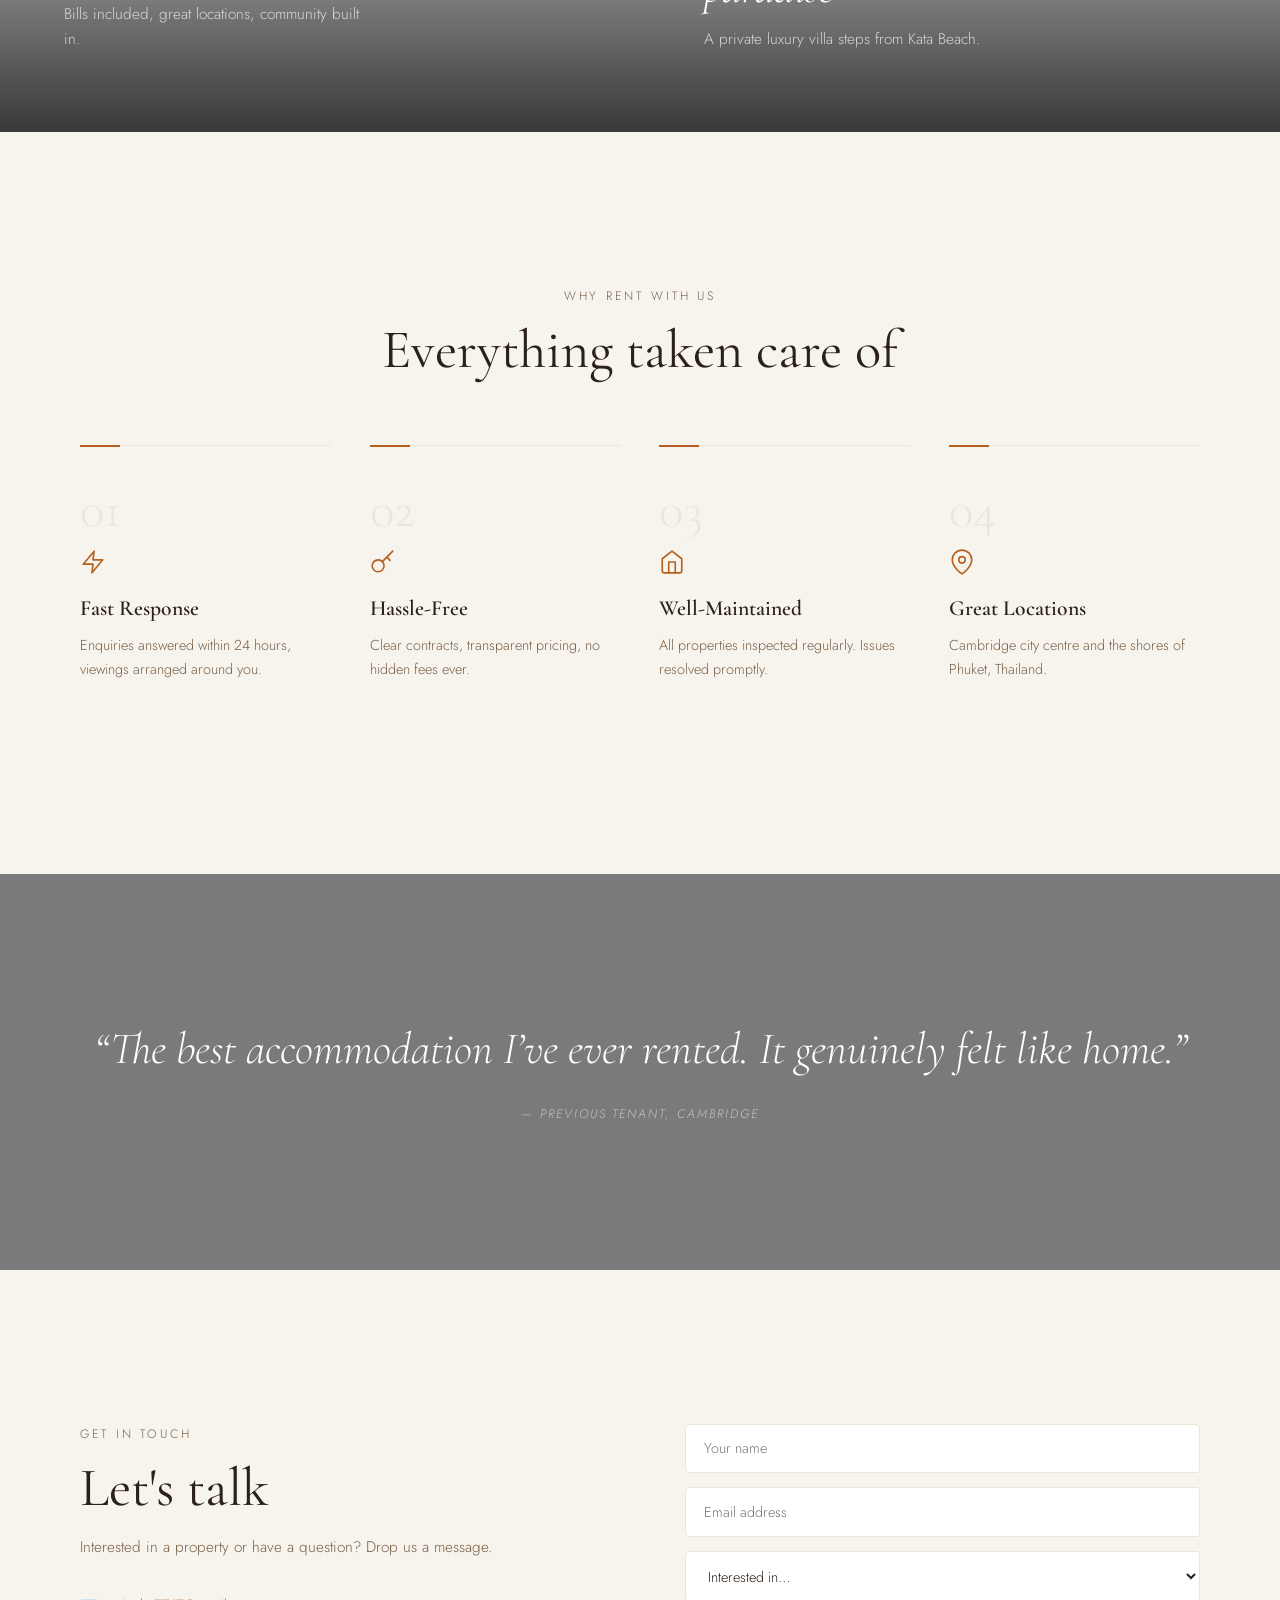
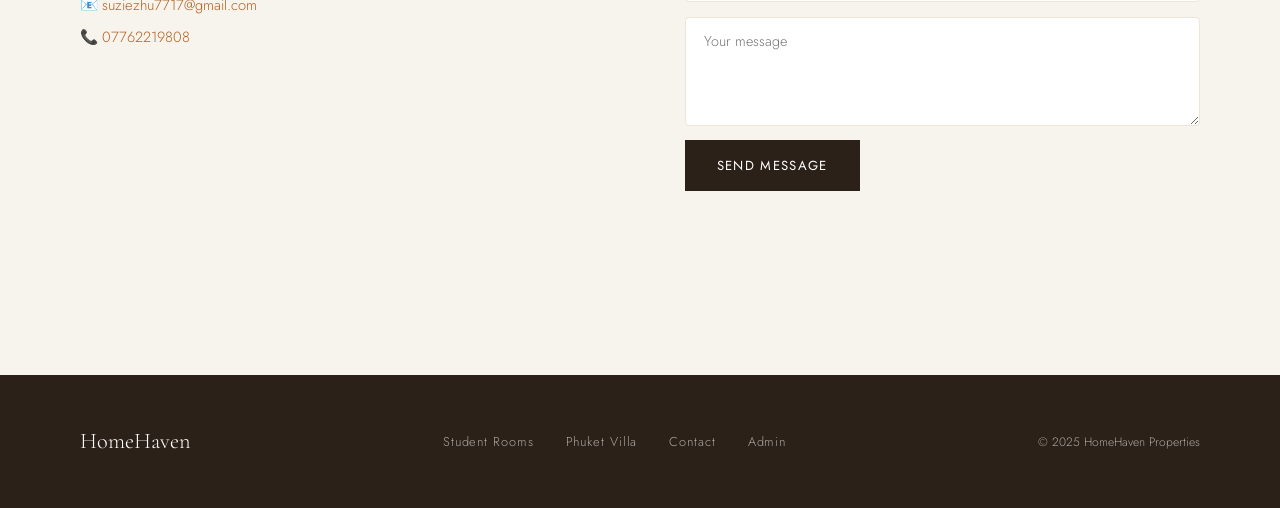
==== commit b56aa9c8: "Homepage hero: remove SVG hills, centre boat photo Used Cloudinary g_south crop to pull the boat int" ====
--- a/index.html
+++ b/index.html
@@ -23,17 +23,7 @@
   <div class="para-hero" id="paraHero">
     <div class="para-layer para-sky" aria-hidden="true"></div>
     <div class="para-layer para-bg" aria-hidden="true"></div>
-    <div class="para-layer para-mid" aria-hidden="true">
-      <svg viewBox="0 0 1440 400" preserveAspectRatio="none" xmlns="http://www.w3.org/2000/svg">
-        <path d="M-10,310 C60,280 130,250 220,200 C310,150 380,180 470,160 C560,140 640,120 730,145 C820,170 900,190 990,165 C1080,140 1160,115 1260,140 C1340,160 1400,175 1450,155 L1450,400 L-10,400 Z" fill="#1b2e1e"/>
-      </svg>
-    </div>
-    <div class="para-layer para-fg" aria-hidden="true">
-      <svg viewBox="0 0 1440 400" preserveAspectRatio="none" xmlns="http://www.w3.org/2000/svg">
-        <path d="M-10,360 C70,330 160,345 280,315 C400,285 490,310 610,295 C730,280 820,260 940,275 C1060,290 1180,315 1300,298 C1390,285 1435,305 1450,295 L1450,400 L-10,400 Z" fill="#0d150e"/>
-      </svg>
-    </div>
-    <div class="para-vignette" aria-hidden="true"></div>
+<div class="para-vignette" aria-hidden="true"></div>
     <div class="para-content">
       <p class="para-eyebrow">Student Rooms &nbsp;&middot;&nbsp; Phuket Villa</p>
       <h1 class="para-wordmark">HomeHaven</h1>
--- a/css/main.css
+++ b/css/main.css
@@ -167,9 +167,9 @@
 
 .para-bg {
   inset: 0; z-index: 1;
-  background-image: url('https://images.unsplash.com/photo-1469474968028-56623f02e42e?w=2000&q=85');
-  background-size: cover; background-position: center 35%;
-  opacity: 0.42;
+  background-image: url('https://res.cloudinary.com/dgioaobur/image/upload/w_2000,h_1200,c_fill,g_south,q_85,e_improve:40,e_vibrance:15/Boat_photo_xyisib.jpg');
+  background-size: cover; background-position: center center;
+  opacity: 0.72;
 }
 
 .para-mid {
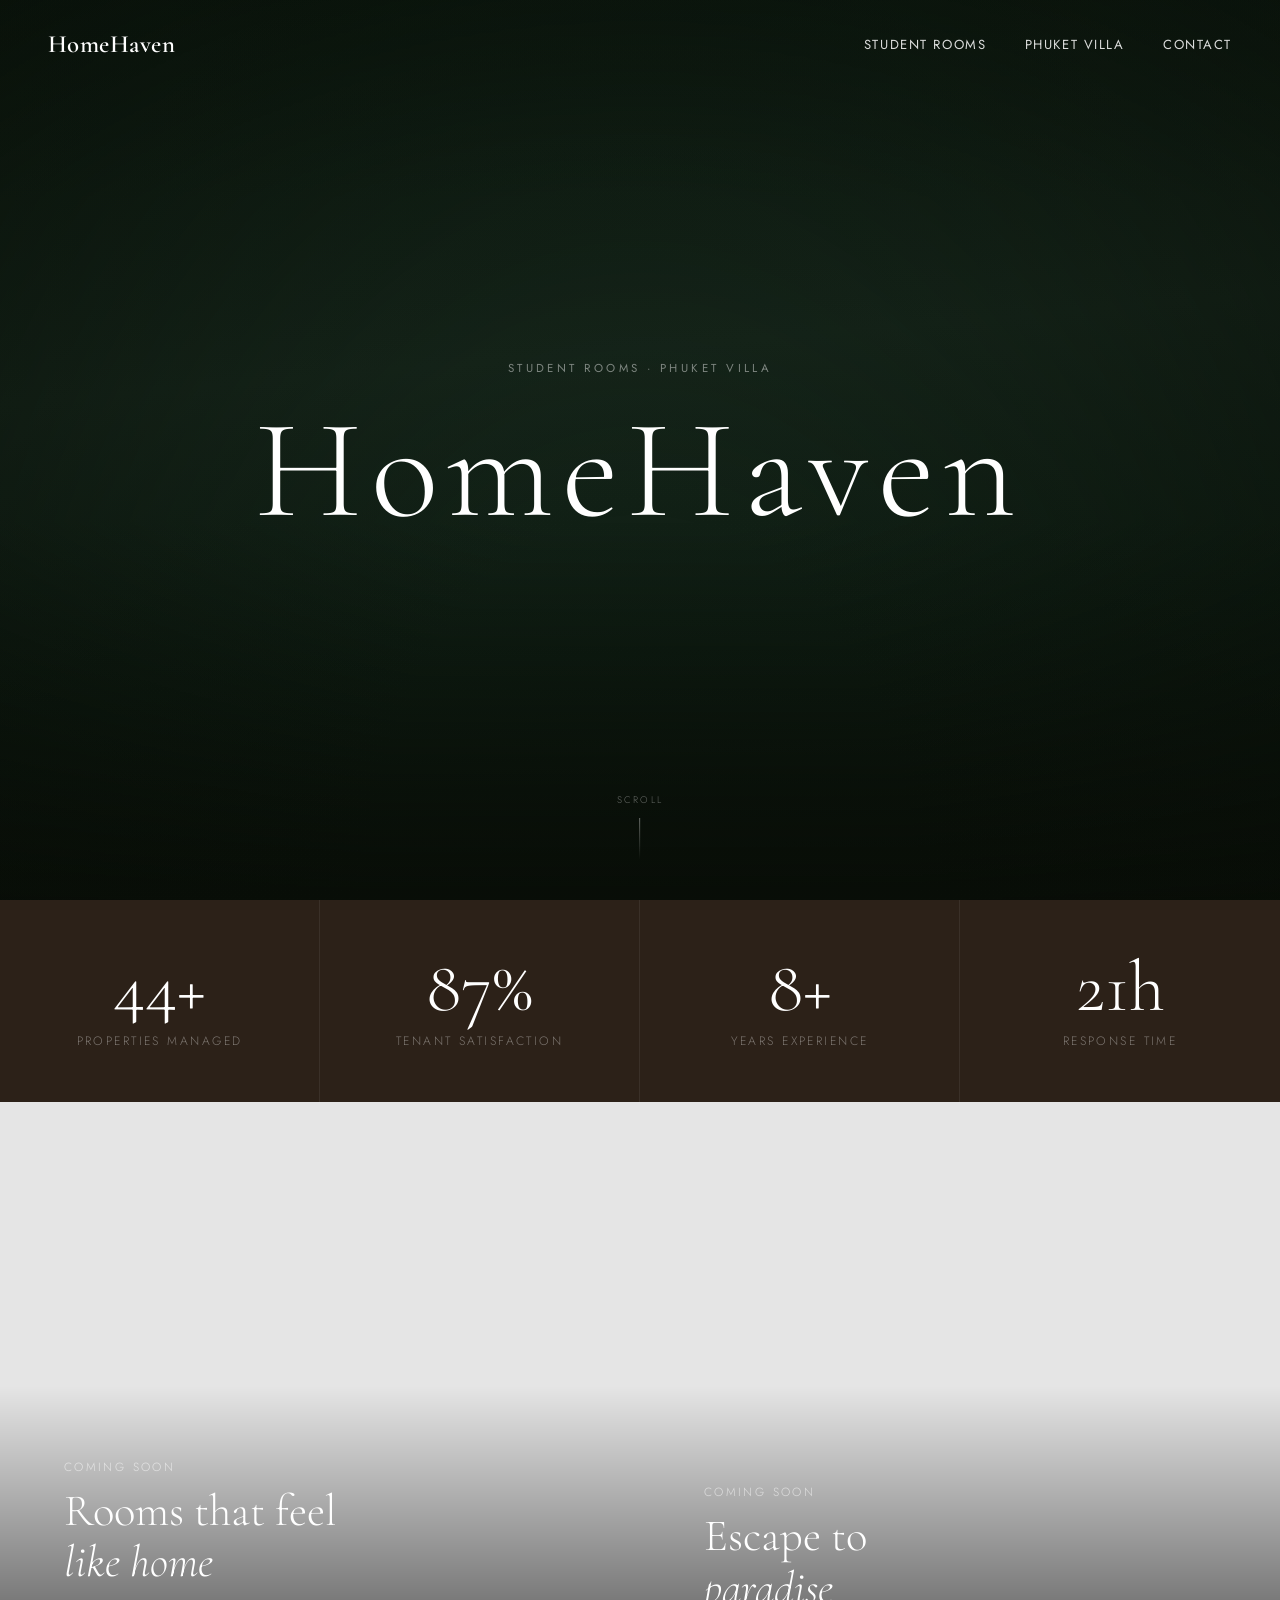
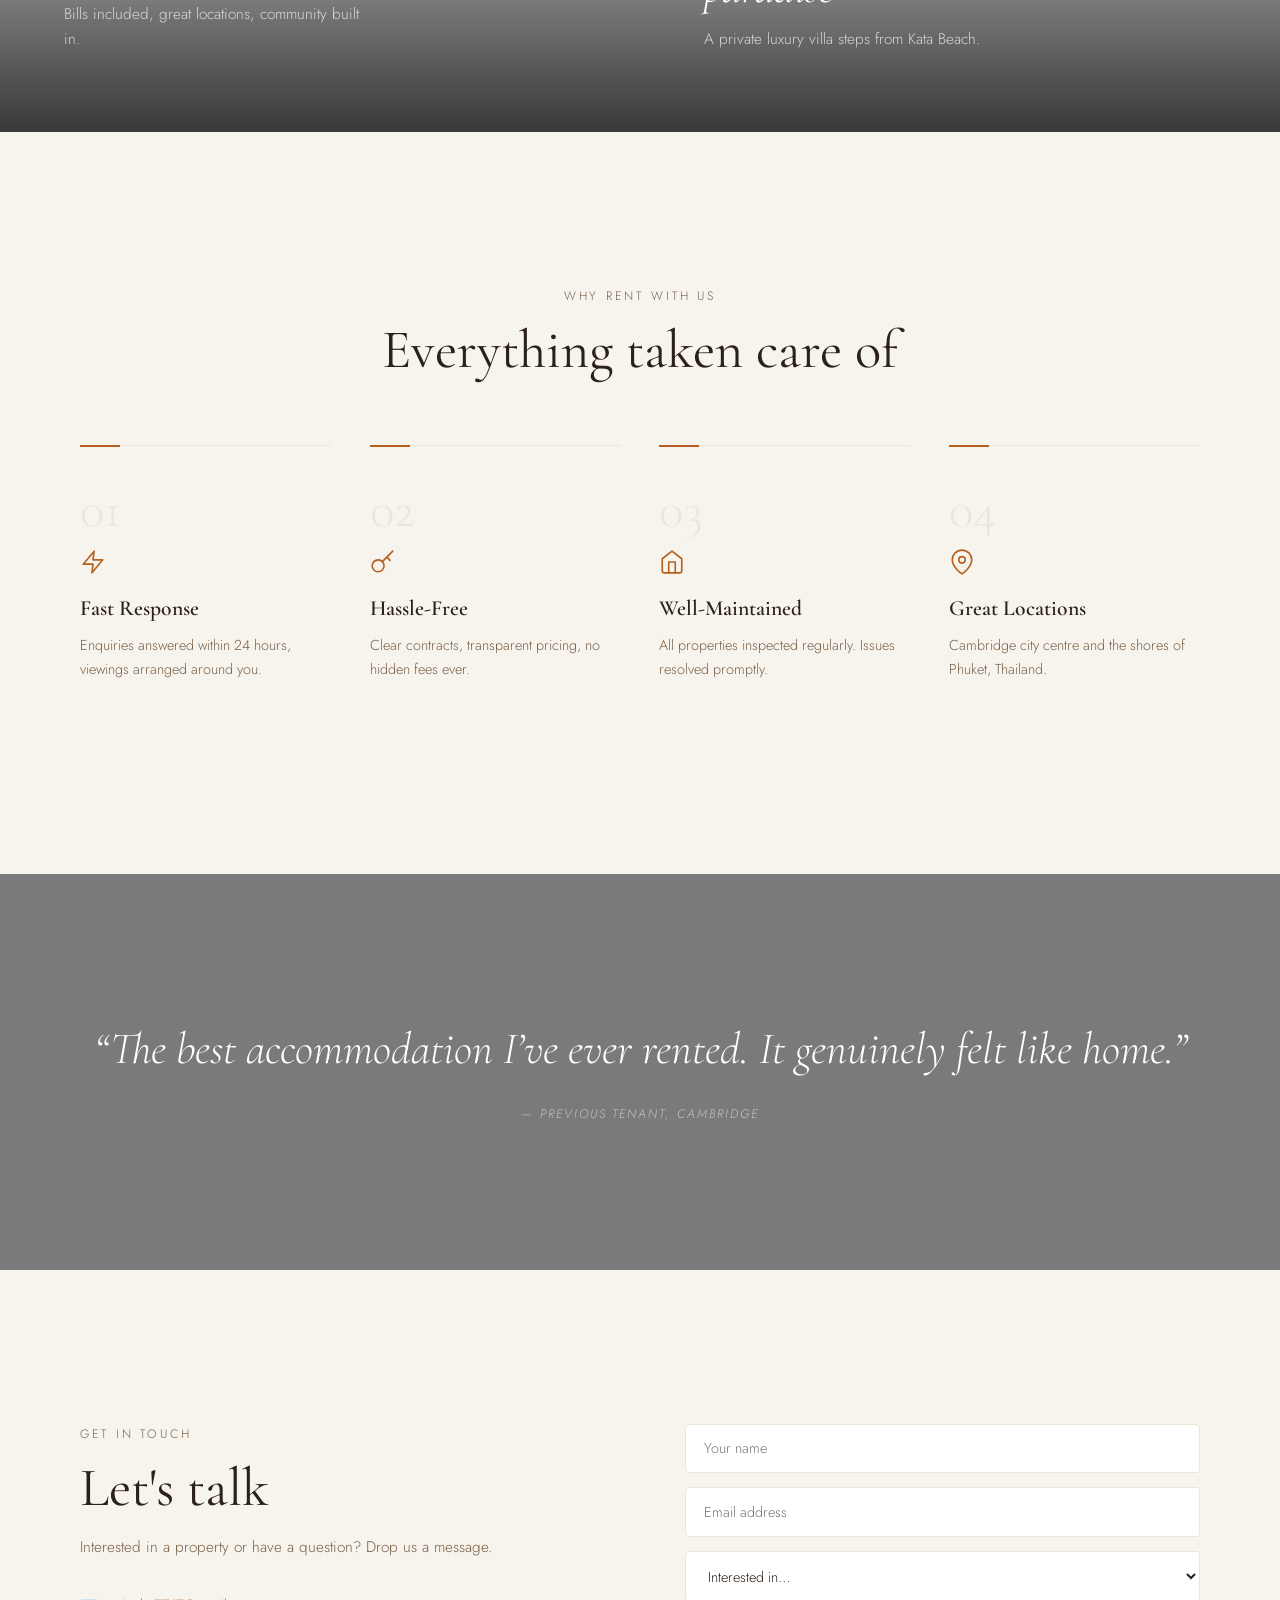
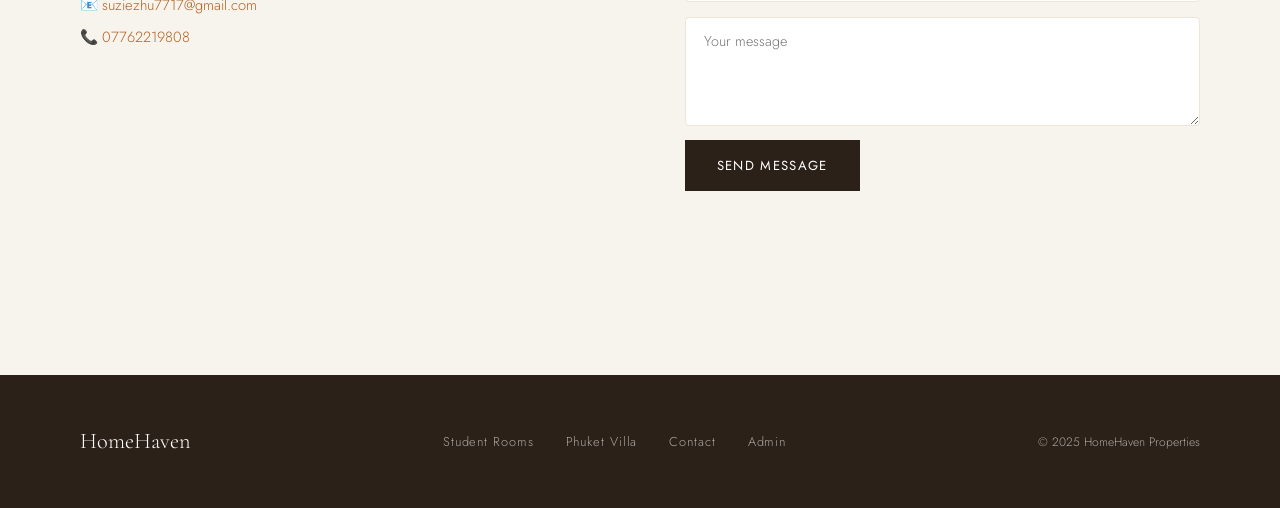
==== commit f4256583: "Change 'Student Rooms' to 'Holiday Homes' in index.html" ====
--- a/index.html
+++ b/index.html
@@ -25,7 +25,7 @@
     <div class="para-layer para-bg" aria-hidden="true"></div>
 <div class="para-vignette" aria-hidden="true"></div>
     <div class="para-content">
-      <p class="para-eyebrow">Student Rooms &nbsp;&middot;&nbsp; Phuket Villa</p>
+      <p class="para-eyebrow">Holiday Homes &nbsp;&middot;&nbsp; Phuket Villa</p>
       <h1 class="para-wordmark">HomeHaven</h1>
     </div>
     <div class="para-scroll" aria-hidden="true">
